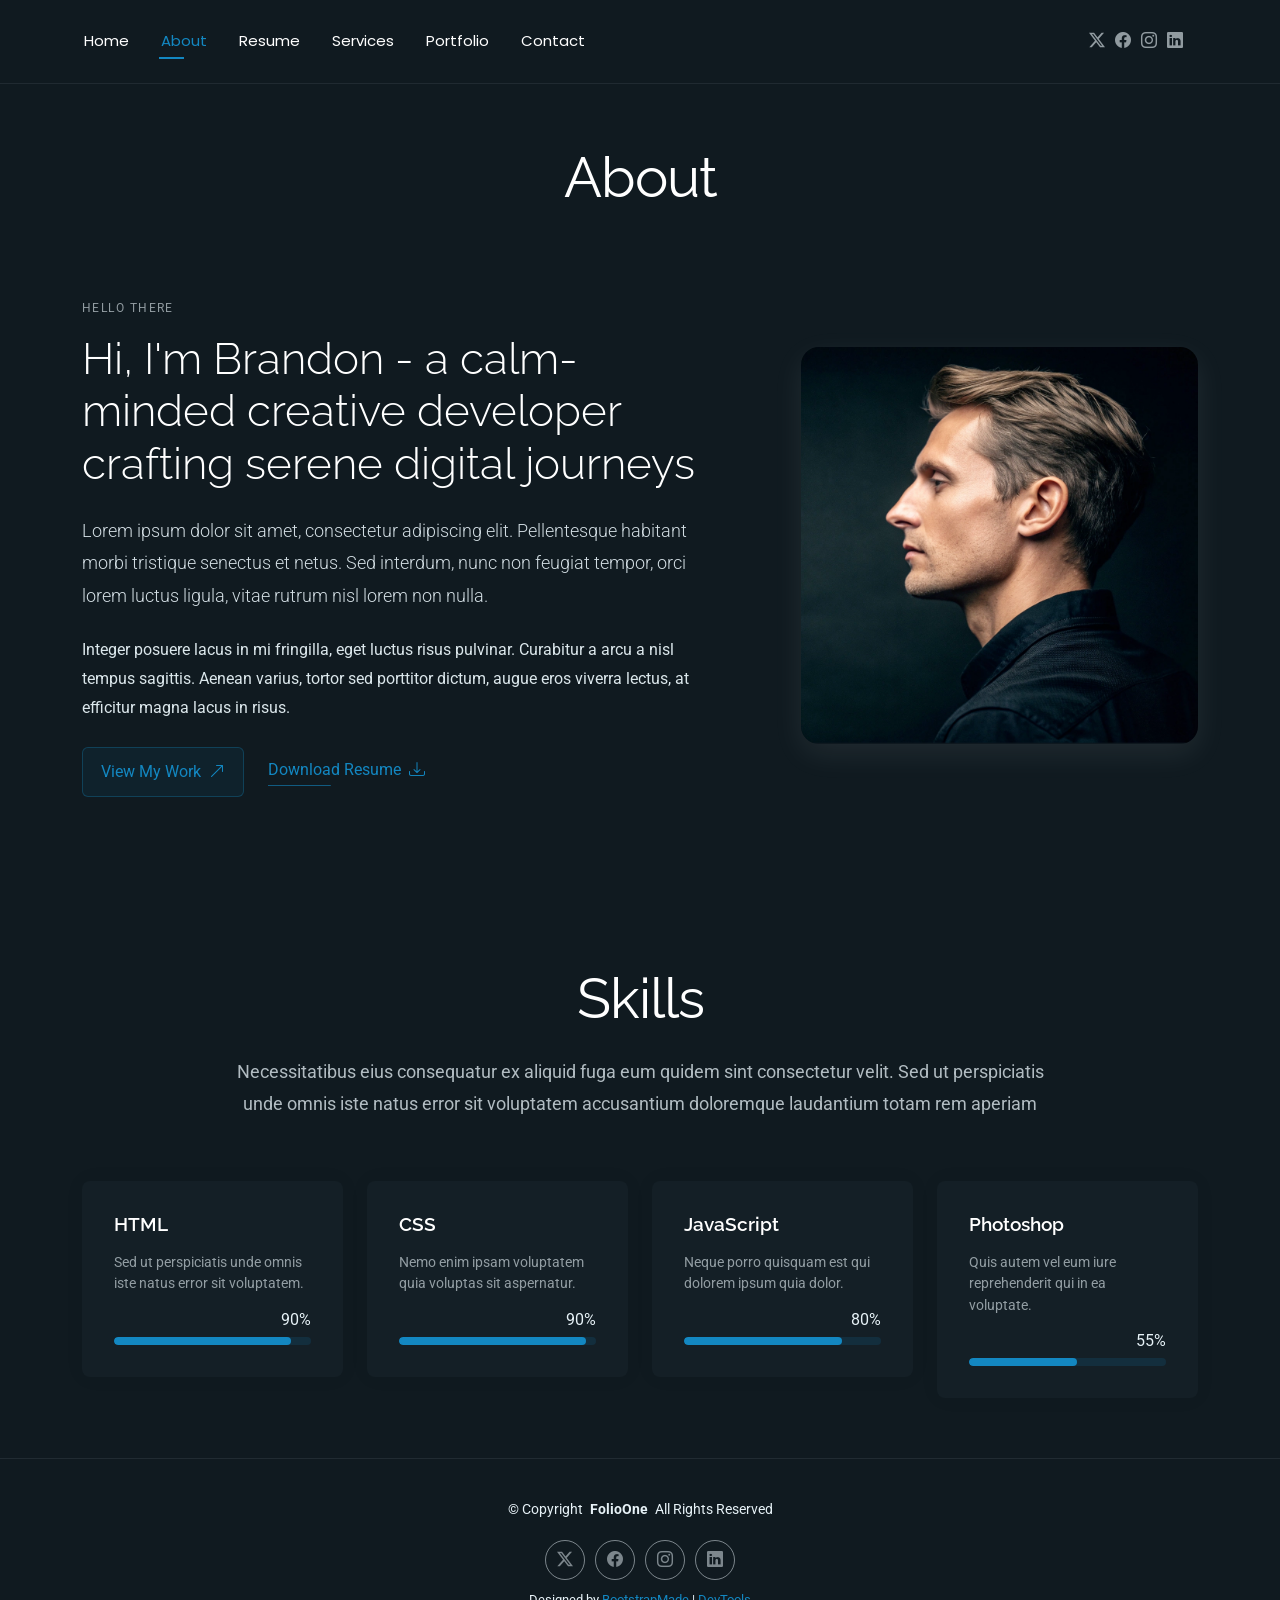
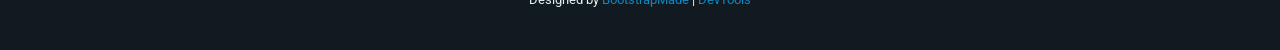
==== about.html @ 7e20195f "template" ====
<!DOCTYPE html>
<html lang="en">

<head>
  <meta charset="utf-8">
  <meta content="width=device-width, initial-scale=1.0" name="viewport">
  <title>About - FolioOne Bootstrap Template</title>
  <meta name="description" content="">
  <meta name="keywords" content="">

  <!-- Favicons -->
  <link href="assets/img/favicon.png" rel="icon">
  <link href="assets/img/apple-touch-icon.png" rel="apple-touch-icon">

  <!-- Fonts -->
  <link href="https://fonts.googleapis.com" rel="preconnect">
  <link href="https://fonts.gstatic.com" rel="preconnect" crossorigin>
  <link href="https://fonts.googleapis.com/css2?family=Roboto:ital,wght@0,100;0,300;0,400;0,500;0,700;0,900;1,100;1,300;1,400;1,500;1,700;1,900&family=Poppins:ital,wght@0,100;0,200;0,300;0,400;0,500;0,600;0,700;0,800;0,900;1,100;1,200;1,300;1,400;1,500;1,600;1,700;1,800;1,900&family=Raleway:ital,wght@0,100;0,200;0,300;0,400;0,500;0,600;0,700;0,800;0,900;1,100;1,200;1,300;1,400;1,500;1,600;1,700;1,800;1,900&display=swap" rel="stylesheet">

  <!-- Vendor CSS Files -->
  <link href="assets/vendor/bootstrap/css/bootstrap.min.css" rel="stylesheet">
  <link href="assets/vendor/bootstrap-icons/bootstrap-icons.css" rel="stylesheet">
  <link href="assets/vendor/aos/aos.css" rel="stylesheet">
  <link href="assets/vendor/swiper/swiper-bundle.min.css" rel="stylesheet">
  <link href="assets/vendor/glightbox/css/glightbox.min.css" rel="stylesheet">

  <!-- Main CSS File -->
  <link href="assets/css/main.css" rel="stylesheet">

  <!-- =======================================================
  * Template Name: FolioOne
  * Template URL: https://bootstrapmade.com/folioone-bootstrap-portfolio-website-template/
  * Updated: Aug 23 2025 with Bootstrap v5.3.7
  * Author: BootstrapMade.com
  * License: https://bootstrapmade.com/license/
  ======================================================== -->
</head>

<body class="about-page">

  <header id="header" class="header d-flex align-items-center light-background sticky-top">
    <div class="container position-relative d-flex align-items-center justify-content-between">

      <!-- <a href="index.html" class="logo d-flex align-items-center me-auto me-xl-0">
      <img src="assets/img/logo.webp" alt="">
      <h1 class="sitename">FolioOne</h1> 
    </a> -->

      <nav id="navmenu" class="navmenu">
        <ul>
          <li><a href="index.html">Home</a></li>
          <li><a href="about.html" class="active">About</a></li>
          <li><a href="resume.html">Resume</a></li>
          <li><a href="services.html">Services</a></li>
          <li><a href="portfolio.html">Portfolio</a></li>
          <li><a href="contact.html">Contact</a></li>
        </ul>
        <i class="mobile-nav-toggle d-xl-none bi bi-list"></i>
      </nav>

      <div class="header-social-links">
        <a href="#" class="twitter"><i class="bi bi-twitter-x"></i></a>
        <a href="#" class="facebook"><i class="bi bi-facebook"></i></a>
        <a href="#" class="instagram"><i class="bi bi-instagram"></i></a>
        <a href="#" class="linkedin"><i class="bi bi-linkedin"></i></a>
      </div>

    </div>
  </header>

  <main class="main">

    <!-- About Section -->
    <section id="about" class="about section">

      <!-- Section Title -->
      <div class="container section-title" data-aos="fade-up">
        <h2>About</h2>
      </div><!-- End Section Title -->

      <div class="container" data-aos="fade-up" data-aos-delay="100">

        <!-- Intro + Photo -->
        <div class="row align-items-center justify-content-between gy-5 mb-5">
          <div class="col-lg-7" data-aos="fade-right" data-aos-delay="150">
            <div class="intro-content">
              <span class="eyebrow">Hello there</span>
              <h2 class="headline">Hi, I'm Brandon - a calm-minded creative developer crafting serene digital journeys</h2>
              <p class="lead">
                Lorem ipsum dolor sit amet, consectetur adipiscing elit. Pellentesque habitant morbi tristique senectus et netus. Sed interdum, nunc non feugiat tempor, orci lorem luctus ligula, vitae rutrum nisl lorem non nulla.
              </p>
              <p>
                Integer posuere lacus in mi fringilla, eget luctus risus pulvinar. Curabitur a arcu a nisl tempus sagittis. Aenean varius, tortor sed porttitor dictum, augue eros viverra lectus, at efficitur magna lacus in risus.
              </p>

              <div class="cta-group">
                <a href="#portfolio" class="btn-ghost">
                  View My Work <i class="bi bi-arrow-up-right"></i>
                </a>
                <a href="#" class="link-underline">
                  Download Resume <i class="bi bi-download"></i>
                </a>
              </div>
            </div>
          </div>

          <div class="col-lg-5" data-aos="zoom-in" data-aos-delay="250">
            <figure class="profile-figure text-center text-lg-end">
              <img src="assets/img/profile/profile-square-11.webp" alt="Portrait of Alex" class="img-fluid profile-photo">
            </figure>
          </div>
        </div>
        <!-- End Intro + Photo -->
      </div>
    </section><!-- /About Section -->

    <!-- Skills Section -->
    <section id="skills" class="skills section">

      <!-- Section Title -->
      <div class="container section-title" data-aos="fade-up">
        <h2>Skills</h2>
        <p>Necessitatibus eius consequatur ex aliquid fuga eum quidem sint consectetur velit. Sed ut perspiciatis unde omnis iste natus error sit voluptatem accusantium doloremque laudantium totam rem aperiam</p>
      </div><!-- End Section Title -->

      <div class="container" data-aos="fade-up" data-aos-delay="100">

        <div class="row g-4 skills-animation">

          <div class="col-md-6 col-lg-3" data-aos="fade-up" data-aos-delay="100">
            <div class="skill-box">
              <h3>HTML</h3>
              <p>Sed ut perspiciatis unde omnis iste natus error sit voluptatem.</p>
              <span class="text-end d-block">90%</span>
              <div class="progress">
                <div class="progress-bar" role="progressbar" aria-valuenow="90" aria-valuemin="0" aria-valuemax="100"></div>
              </div>
            </div>
          </div>

          <div class="col-md-6 col-lg-3" data-aos="fade-up" data-aos-delay="200">
            <div class="skill-box">
              <h3>CSS</h3>
              <p>Nemo enim ipsam voluptatem quia voluptas sit aspernatur.</p>
              <span class="text-end d-block">90%</span>
              <div class="progress">
                <div class="progress-bar" role="progressbar" aria-valuenow="95" aria-valuemin="0" aria-valuemax="100"></div>
              </div>
            </div>
          </div>

          <div class="col-md-6 col-lg-3" data-aos="fade-up" data-aos-delay="300">
            <div class="skill-box">
              <h3>JavaScript</h3>
              <p>Neque porro quisquam est qui dolorem ipsum quia dolor.</p>
              <span class="text-end d-block">80%</span>
              <div class="progress">
                <div class="progress-bar" role="progressbar" aria-valuenow="80" aria-valuemin="0" aria-valuemax="100"></div>
              </div>
            </div>
          </div>

          <div class="col-md-6 col-lg-3" data-aos="fade-up" data-aos-delay="400">
            <div class="skill-box">
              <h3>Photoshop</h3>
              <p>Quis autem vel eum iure reprehenderit qui in ea voluptate.</p>
              <span class="text-end d-block">55%</span>
              <div class="progress">
                <div class="progress-bar" role="progressbar" aria-valuenow="55" aria-valuemin="0" aria-valuemax="100">
                </div>
              </div>
            </div>
          </div>

        </div>

      </div>

    </section><!-- /Skills Section -->
  </main>

  <footer id="footer" class="footer">

    <div class="container">
      <div class="copyright text-center ">
        <p>© <span>Copyright</span> <strong class="px-1 sitename">FolioOne</strong> <span>All Rights Reserved<br></span></p>
      </div>
      <div class="social-links d-flex justify-content-center">
        <a href=""><i class="bi bi-twitter-x"></i></a>
        <a href=""><i class="bi bi-facebook"></i></a>
        <a href=""><i class="bi bi-instagram"></i></a>
        <a href=""><i class="bi bi-linkedin"></i></a>
      </div>
      <div class="credits">
        <!-- All the links in the footer should remain intact. -->
        <!-- You can delete the links only if you've purchased the pro version. -->
        <!-- Licensing information: https://bootstrapmade.com/license/ -->
        <!-- Purchase the pro version with working PHP/AJAX contact form: [buy-url] -->
        Designed by <a href="https://bootstrapmade.com/">BootstrapMade</a> | <a href="https://bootstrapmade.com/tools/">DevTools</a>
      </div>
    </div>

  </footer>

  <!-- Scroll Top -->
  <a href="#" id="scroll-top" class="scroll-top d-flex align-items-center justify-content-center"><i class="bi bi-arrow-up-short"></i></a>

  <!-- Preloader -->
  <div id="preloader"></div>

  <!-- Vendor JS Files -->
  <script src="assets/vendor/bootstrap/js/bootstrap.bundle.min.js"></script>
  <script src="assets/vendor/php-email-form/validate.js"></script>
  <script src="assets/vendor/aos/aos.js"></script>
  <script src="assets/vendor/typed.js/typed.umd.js"></script>
  <script src="assets/vendor/waypoints/noframework.waypoints.js"></script>
  <script src="assets/vendor/purecounter/purecounter_vanilla.js"></script>
  <script src="assets/vendor/swiper/swiper-bundle.min.js"></script>
  <script src="assets/vendor/imagesloaded/imagesloaded.pkgd.min.js"></script>
  <script src="assets/vendor/isotope-layout/isotope.pkgd.min.js"></script>
  <script src="assets/vendor/glightbox/js/glightbox.min.js"></script>

  <!-- Main JS File -->
  <script src="assets/js/main.js"></script>

</body>

</html>
---- assets/css/main.css ----
/**
* Template Name: FolioOne
* Template URL: https://bootstrapmade.com/folioone-bootstrap-portfolio-website-template/
* Updated: Aug 23 2025 with Bootstrap v5.3.7
* Author: BootstrapMade.com
* License: https://bootstrapmade.com/license/
*/

/*--------------------------------------------------------------
# Font & Color Variables
# Help: https://bootstrapmade.com/color-system/
--------------------------------------------------------------*/
/* Fonts */
:root {
  --default-font: "Roboto",  system-ui, -apple-system, "Segoe UI", Roboto, "Helvetica Neue", Arial, "Noto Sans", "Liberation Sans", sans-serif, "Apple Color Emoji", "Segoe UI Emoji", "Segoe UI Symbol", "Noto Color Emoji";
  --heading-font: "Raleway",  sans-serif;
  --nav-font: "Poppins",  sans-serif;
}

/* Global Colors - The following color variables are used throughout the website. Updating them here will change the color scheme of the entire website */
:root { 
  --background-color: #101a20; /* Background color for the entire website, including individual sections */
  --default-color: #e7f2f7; /* Default color used for the majority of the text content across the entire website */
  --heading-color: #ffffff; /* Color for headings, subheadings and title throughout the website */
  --accent-color: #1387c1; /* Accent color that represents your brand on the website. It's used for buttons, links, and other elements that need to stand out */
  --surface-color: #141f26; /* The surface color is used as a background of boxed elements within sections, such as cards, icon boxes, or other elements that require a visual separation from the global background. */
  --contrast-color: #ffffff; /* Contrast color for text, ensuring readability against backgrounds of accent, heading, or default colors. */
}

/* Nav Menu Colors - The following color variables are used specifically for the navigation menu. They are separate from the global colors to allow for more customization options */
:root {
  --nav-color: #ffffff;  /* The default color of the main navmenu links */
  --nav-hover-color: #1387c1; /* Applied to main navmenu links when they are hovered over or active */
  --nav-mobile-background-color: #213642; /* Used as the background color for mobile navigation menu */
  --nav-dropdown-background-color: #051117; /* Used as the background color for dropdown items that appear when hovering over primary navigation items */
  --nav-dropdown-color: #e7f2f7; /* Used for navigation links of the dropdown items in the navigation menu. */
  --nav-dropdown-hover-color: #1387c1; /* Similar to --nav-hover-color, this color is applied to dropdown navigation links when they are hovered over. */
}

/* Color Presets - These classes override global colors when applied to any section or element, providing reuse of the sam color scheme. */

.light-background {
  --background-color: #142027;
  --surface-color: #325264;
}

.dark-background {
  --background-color: #0b1419;
  --default-color: #ffffff;
  --heading-color: #ffffff;
  --surface-color: #252525;
  --contrast-color: #ffffff;
}

/* Smooth scroll */
:root {
  scroll-behavior: smooth;
}

/*--------------------------------------------------------------
# General Styling & Shared Classes
--------------------------------------------------------------*/
body {
  color: var(--default-color);
  background-color: var(--background-color);
  font-family: var(--default-font);
}

a {
  color: var(--accent-color);
  text-decoration: none;
  transition: 0.3s;
}

a:hover {
  color: color-mix(in srgb, var(--accent-color), transparent 25%);
  text-decoration: none;
}

h1,
h2,
h3,
h4,
h5,
h6 {
  color: var(--heading-color);
  font-family: var(--heading-font);
}

/* PHP Email Form Messages
------------------------------*/
.php-email-form .error-message {
  display: none;
  background: #df1529;
  color: #ffffff;
  text-align: left;
  padding: 15px;
  margin-bottom: 24px;
  font-weight: 600;
}

.php-email-form .sent-message {
  display: none;
  color: #ffffff;
  background: #059652;
  text-align: center;
  padding: 15px;
  margin-bottom: 24px;
  font-weight: 600;
}

.php-email-form .loading {
  display: none;
  background: var(--surface-color);
  text-align: center;
  padding: 15px;
  margin-bottom: 24px;
}

.php-email-form .loading:before {
  content: "";
  display: inline-block;
  border-radius: 50%;
  width: 24px;
  height: 24px;
  margin: 0 10px -6px 0;
  border: 3px solid var(--accent-color);
  border-top-color: var(--surface-color);
  animation: php-email-form-loading 1s linear infinite;
}

@keyframes php-email-form-loading {
  0% {
    transform: rotate(0deg);
  }

  100% {
    transform: rotate(360deg);
  }
}

/*--------------------------------------------------------------
# Global Header
--------------------------------------------------------------*/
.header {
  --background-color: rgba(255, 255, 255, 0);
  color: var(--default-color);
  background-color: var(--background-color);
  padding: 15px 0;
  transition: all 0.5s;
  z-index: 997;
  border-bottom: 1px solid color-mix(in srgb, var(--default-color), transparent 92%);
}

.header .logo {
  line-height: 1;
}

.header .logo img {
  max-height: 36px;
  margin-right: 8px;
}

.header .logo h1 {
  font-size: 32px;
  margin: 0;
  font-weight: 400;
  color: var(--heading-color);
}

.header .header-social-links {
  padding-right: 15px;
}

.header .header-social-links a {
  color: color-mix(in srgb, var(--default-color), transparent 40%);
  padding-left: 6px;
  display: inline-block;
  transition: 0.3s;
  font-size: 16px;
}

.header .header-social-links a:hover {
  color: var(--default-color);
}

.header .header-social-links a i {
  line-height: 0px;
}

@media (max-width: 1200px) {
  .header .logo {
    order: 1;
  }

  .header .header-social-links {
    order: 2;
  }

  .header .navmenu {
    order: 3;
  }
}

/* Global Header on Scroll
------------------------------*/
.scrolled .header {
  --background-color: rgba(16, 26, 32, 0.9);
}

/*--------------------------------------------------------------
# Navigation Menu
--------------------------------------------------------------*/
/* Desktop Navigation */
@media (min-width: 1200px) {
  .navmenu {
    padding: 0;
  }

  .navmenu ul {
    margin: 0;
    padding: 0;
    display: flex;
    list-style: none;
    align-items: center;
  }

  .navmenu li {
    position: relative;
  }

  .navmenu>ul>li {
    white-space: nowrap;
    padding: 15px 28px 15px 0;
  }

  .navmenu>ul>li:last-child {
    padding-right: 0;
  }

  .navmenu a,
  .navmenu a:focus {
    color: var(--nav-color);
    font-size: 15px;
    padding: 0 2px;
    font-family: var(--nav-font);
    font-weight: 400;
    display: flex;
    align-items: center;
    justify-content: space-between;
    white-space: nowrap;
    transition: 0.3s;
    position: relative;
  }

  .navmenu a i,
  .navmenu a:focus i {
    font-size: 12px;
    line-height: 0;
    margin-left: 5px;
    transition: 0.3s;
  }

  .navmenu>ul>li>a:before {
    content: "";
    position: absolute;
    height: 2px;
    bottom: -6px;
    left: 0;
    background-color: var(--nav-hover-color);
    visibility: hidden;
    width: 0px;
    transition: all 0.3s ease-in-out 0s;
  }

  .navmenu a:hover:before,
  .navmenu li:hover>a:before,
  .navmenu .active:before {
    visibility: visible;
    width: 25px;
  }

  .navmenu li:hover>a,
  .navmenu .active,
  .navmenu .active:focus {
    color: var(--nav-hover-color);
  }

  .navmenu .dropdown ul {
    margin: 0;
    padding: 10px 0;
    background: var(--nav-dropdown-background-color);
    display: block;
    position: absolute;
    visibility: hidden;
    left: -5px;
    top: 130%;
    opacity: 0;
    transition: 0.3s;
    border-radius: 4px;
    z-index: 99;
    box-shadow: 0px 0px 30px rgba(0, 0, 0, 0.1);
  }

  .navmenu .dropdown ul li {
    min-width: 200px;
  }

  .navmenu .dropdown ul a {
    padding: 10px 20px;
    font-size: 15px;
    text-transform: none;
    color: var(--nav-dropdown-color);
  }

  .navmenu .dropdown ul a i {
    font-size: 12px;
  }

  .navmenu .dropdown ul a:hover,
  .navmenu .dropdown ul .active:hover,
  .navmenu .dropdown ul li:hover>a {
    color: var(--nav-dropdown-hover-color);
  }

  .navmenu .dropdown:hover>ul {
    opacity: 1;
    top: 100%;
    visibility: visible;
  }

  .navmenu .dropdown .dropdown ul {
    top: 0;
    left: -90%;
    visibility: hidden;
  }

  .navmenu .dropdown .dropdown:hover>ul {
    opacity: 1;
    top: 0;
    left: -100%;
    visibility: visible;
  }
}

/* Mobile Navigation */
@media (max-width: 1199px) {
  .mobile-nav-toggle {
    color: var(--nav-color);
    font-size: 28px;
    line-height: 0;
    margin-right: 10px;
    cursor: pointer;
    transition: color 0.3s;
  }

  .navmenu {
    padding: 0;
    z-index: 9997;
  }

  .navmenu ul {
    display: none;
    list-style: none;
    position: absolute;
    inset: 60px 20px 20px 20px;
    padding: 10px 0;
    margin: 0;
    border-radius: 6px;
    background-color: var(--nav-mobile-background-color);
    border: 1px solid color-mix(in srgb, var(--default-color), transparent 90%);
    box-shadow: none;
    overflow-y: auto;
    transition: 0.3s;
    z-index: 9998;
  }

  .navmenu a,
  .navmenu a:focus {
    color: var(--nav-dropdown-color);
    padding: 10px 20px;
    font-family: var(--nav-font);
    font-size: 17px;
    font-weight: 500;
    display: flex;
    align-items: center;
    justify-content: space-between;
    white-space: nowrap;
    transition: 0.3s;
  }

  .navmenu a i,
  .navmenu a:focus i {
    font-size: 12px;
    line-height: 0;
    margin-left: 5px;
    width: 30px;
    height: 30px;
    display: flex;
    align-items: center;
    justify-content: center;
    border-radius: 50%;
    transition: 0.3s;
    background-color: color-mix(in srgb, var(--accent-color), transparent 90%);
  }

  .navmenu a i:hover,
  .navmenu a:focus i:hover {
    background-color: var(--accent-color);
    color: var(--contrast-color);
  }

  .navmenu a:hover,
  .navmenu .active,
  .navmenu .active:focus {
    color: var(--nav-dropdown-hover-color);
  }

  .navmenu .active i,
  .navmenu .active:focus i {
    background-color: var(--accent-color);
    color: var(--contrast-color);
    transform: rotate(180deg);
  }

  .navmenu .dropdown ul {
    position: static;
    display: none;
    z-index: 99;
    padding: 10px 0;
    margin: 10px 20px;
    background-color: var(--nav-dropdown-background-color);
    transition: all 0.5s ease-in-out;
  }

  .navmenu .dropdown ul ul {
    background-color: rgba(33, 37, 41, 0.1);
  }

  .navmenu .dropdown>.dropdown-active {
    display: block;
    background-color: rgba(33, 37, 41, 0.03);
  }

  .mobile-nav-active {
    overflow: hidden;
  }

  .mobile-nav-active .mobile-nav-toggle {
    color: #fff;
    position: absolute;
    font-size: 32px;
    top: 15px;
    right: 15px;
    margin-right: 0;
    z-index: 9999;
  }

  .mobile-nav-active .navmenu {
    position: fixed;
    overflow: hidden;
    inset: 0;
    background: rgba(33, 37, 41, 0.8);
    transition: 0.3s;
  }

  .mobile-nav-active .navmenu>ul {
    display: block;
  }
}

/*--------------------------------------------------------------
# Global Footer
--------------------------------------------------------------*/
.footer {
  color: var(--default-color);
  background-color: var(--background-color);
  font-size: 14px;
  padding: 40px 0;
  position: relative;
  border-top: 1px solid color-mix(in srgb, var(--default-color), transparent 92%);
}

.footer .copyright p {
  margin-bottom: 0;
}

.footer .social-links {
  margin-top: 20px;
}

.footer .social-links a {
  display: flex;
  align-items: center;
  justify-content: center;
  width: 40px;
  height: 40px;
  border-radius: 50%;
  border: 1px solid color-mix(in srgb, var(--default-color), transparent 50%);
  font-size: 16px;
  color: color-mix(in srgb, var(--default-color), transparent 50%);
  margin: 0 5px;
  transition: 0.3s;
}

.footer .social-links a:hover {
  color: var(--accent-color);
  border-color: var(--accent-color);
}

.footer .credits {
  margin-top: 10px;
  font-size: 13px;
  text-align: center;
}

/*--------------------------------------------------------------
# Preloader
--------------------------------------------------------------*/
#preloader {
  position: fixed;
  inset: 0;
  z-index: 9999;
  overflow: hidden;
  background-color: var(--background-color);
  transition: all 0.6s ease-out;
  width: 100%;
  height: 100vh;
}

#preloader:before,
#preloader:after {
  content: "";
  position: absolute;
  border: 4px solid var(--accent-color);
  border-radius: 50%;
  animation: animate-preloader 2s cubic-bezier(0, 0.2, 0.8, 1) infinite;
}

#preloader:after {
  animation-delay: -0.5s;
}

@keyframes animate-preloader {
  0% {
    width: 10px;
    height: 10px;
    top: calc(50% - 5px);
    left: calc(50% - 5px);
    opacity: 1;
  }

  100% {
    width: 72px;
    height: 72px;
    top: calc(50% - 36px);
    left: calc(50% - 36px);
    opacity: 0;
  }
}

/*--------------------------------------------------------------
# Scroll Top Button
--------------------------------------------------------------*/
.scroll-top {
  position: fixed;
  visibility: hidden;
  opacity: 0;
  right: 15px;
  bottom: -15px;
  z-index: 99999;
  background-color: var(--accent-color);
  width: 44px;
  height: 44px;
  border-radius: 50px;
  transition: all 0.4s;
}

.scroll-top i {
  font-size: 24px;
  color: var(--contrast-color);
  line-height: 0;
}

.scroll-top:hover {
  background-color: color-mix(in srgb, var(--accent-color), transparent 20%);
  color: var(--contrast-color);
}

.scroll-top.active {
  visibility: visible;
  opacity: 1;
  bottom: 15px;
}

/*--------------------------------------------------------------
# Disable aos animation delay on mobile devices
--------------------------------------------------------------*/
@media screen and (max-width: 768px) {
  [data-aos-delay] {
    transition-delay: 0 !important;
  }
}

/*--------------------------------------------------------------
# Global Page Titles & Breadcrumbs
--------------------------------------------------------------*/
.page-title {
  color: var(--default-color);
  background-color: var(--background-color);
  position: relative;
}

.page-title .heading {
  padding: 80px 0;
  border-top: 1px solid color-mix(in srgb, var(--default-color), transparent 90%);
}

.page-title .heading h1 {
  font-size: 38px;
  font-weight: 700;
}

.page-title nav {
  background-color: color-mix(in srgb, var(--default-color), transparent 96%);
  padding: 20px 0;
}

.page-title nav ol {
  display: flex;
  flex-wrap: wrap;
  list-style: none;
  padding: 0;
  margin: 0;
  font-size: 16px;
  font-weight: 400;
}

.page-title nav ol li+li {
  padding-left: 10px;
}

.page-title nav ol li+li::before {
  content: "/";
  display: inline-block;
  padding-right: 10px;
  color: color-mix(in srgb, var(--default-color), transparent 70%);
}

/*--------------------------------------------------------------
# Global Sections
--------------------------------------------------------------*/
section,
.section {
  color: var(--default-color);
  background-color: var(--background-color);
  padding: 60px 0;
  scroll-margin-top: 100px;
  overflow: clip;
}

@media (max-width: 1199px) {

  section,
  .section {
    scroll-margin-top: 66px;
  }
}

/*--------------------------------------------------------------
# Global Section Titles
--------------------------------------------------------------*/
.section-title {
  text-align: center;
  padding-bottom: 60px;
  position: relative;
}

.section-title h2 {
  font-size: 3.5rem;
  font-weight: 400;
  line-height: 1.2;
  color: var(--heading-color);
  margin-bottom: 1.5rem;
  letter-spacing: -1px;
}

@media (max-width: 768px) {
  .section-title h2 {
    font-size: 2.5rem;
  }
}

.section-title p {
  font-size: 1.125rem;
  line-height: 1.8;
  color: color-mix(in srgb, var(--default-color), transparent 25%);
  max-width: 900px;
  margin: 0 auto;
  text-wrap: balance;
}

/*--------------------------------------------------------------
# Hero Section
--------------------------------------------------------------*/
.hero {
  padding: 80px 0;
  min-height: 100vh;
  display: flex;
  align-items: center;
}

.hero .hero-content h1 {
  font-size: 3.5rem;
  font-weight: 700;
  margin-bottom: 1rem;
  line-height: 1.2;
}

.hero .hero-content h1 .highlight {
  color: var(--accent-color);
  position: relative;
}

.hero .hero-content h1 .highlight::after {
  content: "";
  position: absolute;
  bottom: 0;
  left: 0;
  width: 100%;
  height: 3px;
  background: linear-gradient(90deg, var(--accent-color), color-mix(in srgb, var(--accent-color), transparent 50%));
  border-radius: 2px;
}

@media (max-width: 768px) {
  .hero .hero-content h1 {
    font-size: 2.5rem;
  }
}

.hero .hero-content h2 {
  font-size: 1.5rem;
  font-weight: 400;
  margin-bottom: 2rem;
  color: color-mix(in srgb, var(--default-color), transparent 20%);
}

.hero .hero-content h2 .typed {
  color: var(--accent-color);
  font-weight: 600;
}

@media (max-width: 768px) {
  .hero .hero-content h2 {
    font-size: 1.25rem;
  }
}

.hero .hero-content p {
  font-size: 1.1rem;
  line-height: 1.6;
  margin-bottom: 2.5rem;
  color: color-mix(in srgb, var(--default-color), transparent 30%);
}

.hero .hero-actions {
  display: flex;
  gap: 1rem;
  margin-bottom: 3rem;
}

.hero .hero-actions .btn {
  padding: 12px 30px;
  border-radius: 50px;
  font-weight: 600;
  text-decoration: none;
  transition: all 0.3s ease;
  border: 2px solid;
}

.hero .hero-actions .btn.btn-primary {
  background: var(--accent-color);
  color: var(--contrast-color);
  border-color: var(--accent-color);
}

.hero .hero-actions .btn.btn-primary:hover {
  background: color-mix(in srgb, var(--accent-color), black 15%);
  border-color: color-mix(in srgb, var(--accent-color), black 15%);
  transform: translateY(-2px);
}

.hero .hero-actions .btn.btn-outline {
  background: transparent;
  color: var(--accent-color);
  border-color: var(--accent-color);
}

.hero .hero-actions .btn.btn-outline:hover {
  transform: translateY(-2px);
}

@media (max-width: 576px) {
  .hero .hero-actions {
    flex-direction: column;
  }

  .hero .hero-actions .btn {
    text-align: center;
  }
}

.hero .social-links {
  display: flex;
  gap: 1rem;
}

.hero .social-links a {
  width: 45px;
  height: 45px;
  background: var(--surface-color);
  border-radius: 50%;
  display: flex;
  align-items: center;
  justify-content: center;
  color: var(--default-color);
  font-size: 1.2rem;
  transition: all 0.3s ease;
}

.hero .social-links a:hover {
  background: var(--accent-color);
  color: var(--contrast-color);
  transform: translateY(-3px);
  box-shadow: 0 8px 25px color-mix(in srgb, var(--accent-color), transparent 70%);
}

.hero .hero-image {
  position: relative;
}

.hero .hero-image .image-wrapper {
  position: relative;
  max-width: 450px;
  margin: 0 auto;
}

.hero .hero-image .image-wrapper img {
  border-radius: 20px;
  box-shadow: 0 5px 15px color-mix(in srgb, var(--default-color), transparent 95%);
  transition: transform 0.3s ease;
}

.hero .hero-image .image-wrapper img:hover {
  transform: scale(1.02);
}

.hero .hero-image .floating-elements {
  position: absolute;
  top: 0;
  left: 0;
  right: 0;
  bottom: 0;
  pointer-events: none;
}

.hero .hero-image .floating-elements .floating-card {
  position: absolute;
  background: var(--surface-color);
  padding: 15px 20px;
  border-radius: 15px;
  box-shadow: 0 10px 30px color-mix(in srgb, var(--default-color), transparent 90%);
  display: flex;
  align-items: center;
  gap: 10px;
  font-weight: 600;
  animation: float 3s ease-in-out infinite;
}

.hero .hero-image .floating-elements .floating-card i {
  font-size: 1.5rem;
  color: var(--accent-color);
}

.hero .hero-image .floating-elements .floating-card.design {
  top: 10%;
  right: -10%;
  animation-delay: 0s;
}

.hero .hero-image .floating-elements .floating-card.code {
  bottom: 30%;
  left: -15%;
  animation-delay: 1s;
}

.hero .hero-image .floating-elements .floating-card.creativity {
  top: 60%;
  right: -5%;
  animation-delay: 2s;
}

@media (max-width: 992px) {
  .hero .hero-image .floating-elements .floating-card {
    display: none;
  }
}

@keyframes float {

  0%,
  100% {
    transform: translateY(0px);
  }

  50% {
    transform: translateY(-10px);
  }
}

@media (max-width: 992px) {
  .hero .hero-content {
    text-align: center;
    margin-bottom: 3rem;
  }
}

/*--------------------------------------------------------------
# About Section
--------------------------------------------------------------*/
.about .intro-content .eyebrow {
  display: inline-block;
  letter-spacing: 0.12em;
  text-transform: uppercase;
  font-size: 12px;
  color: color-mix(in srgb, var(--default-color), transparent 40%);
  margin-bottom: 16px;
}

.about .intro-content .headline {
  font-family: var(--heading-font);
  font-weight: 300;
  line-height: 1.2;
  font-size: clamp(28px, 4vw, 44px);
  margin: 0 0 24px 0;
}

.about .intro-content .lead {
  font-size: 18px;
  line-height: 1.8;
  color: color-mix(in srgb, var(--default-color), transparent 10%);
  margin-bottom: 24px;
}

.about .intro-content p {
  line-height: 1.8;
  margin-bottom: 24px;
  color: color-mix(in srgb, var(--default-color), transparent 5%);
}

.about .intro-content .cta-group {
  display: flex;
  gap: 24px;
  align-items: center;
  margin-top: 24px;
}

.about .intro-content .cta-group .btn-ghost {
  display: inline-flex;
  align-items: center;
  gap: 8px;
  padding: 12px 18px;
  border-radius: 6px;
  color: var(--accent-color);
  background: color-mix(in srgb, var(--accent-color), transparent 92%);
  border: 1px solid color-mix(in srgb, var(--accent-color), transparent 70%);
  transition: 0.3s ease-in-out;
}

.about .intro-content .cta-group .btn-ghost:hover,
.about .intro-content .cta-group .btn-ghost:focus {
  color: var(--contrast-color);
  background: var(--accent-color);
  border-color: var(--accent-color);
  outline: none;
  box-shadow: 0 0 0 3px color-mix(in srgb, var(--accent-color), transparent 70%);
}

.about .intro-content .cta-group .link-underline {
  display: inline-flex;
  align-items: center;
  gap: 8px;
  position: relative;
  color: var(--accent-color);
  padding-bottom: 4px;
  transition: 0.3s ease-in-out;
}

.about .intro-content .cta-group .link-underline::after {
  content: "";
  position: absolute;
  left: 0;
  right: 0;
  bottom: 0;
  height: 1px;
  background: color-mix(in srgb, var(--accent-color), transparent 40%);
  transform: scaleX(0.4);
  transform-origin: left;
  transition: 0.3s ease-in-out;
}

.about .intro-content .cta-group .link-underline:hover,
.about .intro-content .cta-group .link-underline:focus {
  color: color-mix(in srgb, var(--accent-color), transparent 10%);
  outline: none;
}

.about .intro-content .cta-group .link-underline:hover::after,
.about .intro-content .cta-group .link-underline:focus::after {
  transform: scaleX(1);
}

.about .profile-figure {
  margin: 0;
}

.about .profile-figure .profile-photo {
  width: 88%;
  max-width: 440px;
  border-radius: 18px;
  box-shadow: 0 10px 30px color-mix(in srgb, var(--default-color), transparent 92%);
  transform: translateY(0);
  transition: transform 0.3s ease-in-out;
}

.about .profile-figure .profile-caption {
  margin-top: 24px;
  display: flex;
  align-items: center;
  justify-content: center;
}

.about .profile-figure .profile-caption .meta {
  font-size: 14px;
  color: color-mix(in srgb, var(--default-color), transparent 20%);
}

.about .profile-figure .profile-caption .meta .funfact {
  font-size: 13px;
  margin-top: 4px;
  color: color-mix(in srgb, var(--default-color), transparent 35%);
}

.about .profile-figure:hover .profile-photo {
  transform: translateY(-4px);
}

.about .skill-item {
  padding: 24px;
  border-radius: 6px;
  transition: 0.3s ease-in-out;
  background: color-mix(in srgb, var(--surface-color), var(--accent-color) 2%);
  border: 1px solid color-mix(in srgb, var(--default-color), transparent 88%);
  height: 100%;
}

.about .skill-item i {
  font-size: 24px;
  color: var(--accent-color);
  margin-bottom: 16px;
  display: inline-block;
}

.about .skill-item h3 {
  font-size: 16px;
  margin-bottom: 6px;
  font-weight: 500;
}

.about .skill-item p {
  margin: 0;
  font-size: 14px;
  color: color-mix(in srgb, var(--default-color), transparent 25%);
}

.about .skill-item:hover {
  transform: translateY(-3px);
  border-color: color-mix(in srgb, var(--accent-color), transparent 60%);
  box-shadow: 0 10px 30px color-mix(in srgb, var(--default-color), transparent 92%);
}

.about .timeline-item {
  position: relative;
  padding-left: 26px;
}

.about .timeline-item time {
  display: inline-block;
  font-size: 12px;
  letter-spacing: 0.08em;
  text-transform: uppercase;
  color: color-mix(in srgb, var(--default-color), transparent 45%);
  margin-bottom: 6px;
}

.about .timeline-item h4 {
  font-size: 18px;
  font-weight: 400;
  margin: 0 0 6px;
}

.about .timeline-item p {
  font-size: 14px;
  color: color-mix(in srgb, var(--default-color), transparent 25%);
  margin: 0;
}

.about .timeline-item .dot {
  position: absolute;
  left: 0;
  top: 4px;
  width: 10px;
  height: 10px;
  border-radius: 50%;
  background: var(--accent-color);
  box-shadow: 0 0 0 6px color-mix(in srgb, var(--accent-color), transparent 80%);
}

.about .personal-quote {
  padding: 24px 0;
}

.about .personal-quote p {
  font-family: var(--heading-font);
  font-weight: 300;
  font-size: clamp(20px, 3vw, 28px);
  line-height: 1.5;
  color: color-mix(in srgb, var(--default-color), transparent 5%);
  margin: 0 auto;
  max-width: 800px;
}

.about .fact-pill {
  display: flex;
  align-items: center;
  justify-content: center;
  gap: 10px;
  padding: 10px 14px;
  border-radius: 999px;
  border: 1px solid color-mix(in srgb, var(--default-color), transparent 85%);
  background: var(--surface-color);
  color: color-mix(in srgb, var(--default-color), transparent 10%);
  transition: 0.3s ease-in-out;
}

.about .fact-pill i {
  color: var(--accent-color);
}

.about .fact-pill span {
  font-size: 14px;
}

.about .fact-pill:hover {
  transform: translateY(-2px);
  border-color: color-mix(in srgb, var(--accent-color), transparent 60%);
  box-shadow: 0 10px 30px color-mix(in srgb, var(--default-color), transparent 92%);
}

.about .fact-pill:focus-within {
  box-shadow: 0 0 0 3px color-mix(in srgb, var(--accent-color), transparent 70%);
}

@media (max-width: 992px) {
  .about .profile-figure {
    text-align: center !important;
  }

  .about .profile-figure .profile-photo {
    width: 72%;
  }

  .about .intro-content .cta-group {
    flex-wrap: wrap;
  }
}

@media (max-width: 576px) {
  .about .profile-figure .profile-photo {
    width: 100%;
  }
}

/*--------------------------------------------------------------
# Skills Section
--------------------------------------------------------------*/
.skills .skill-box {
  background-color: var(--surface-color);
  padding: 2rem;
  border-radius: 8px;
  box-shadow: 0 0 20px rgba(0, 0, 0, 0.05);
}

.skills .skill-box h3 {
  font-size: 1.2rem;
  margin-bottom: 1rem;
  font-weight: 600;
}

.skills .skill-box p {
  font-size: 0.9rem;
  margin-bottom: 0.8rem;
  opacity: 0.6;
}

.skills .skill-box .progress {
  background-color: color-mix(in srgb, var(--accent-color), transparent 85%);
  border-radius: 50px;
  height: 8px;
  margin-top: 5px;
  overflow: hidden;
}

.skills .skill-box .progress .progress-bar {
  background-color: var(--accent-color);
  height: 100%;
  position: relative;
  border-radius: 50px;
  transition: 0.9s;
  width: 1px;
}

/*--------------------------------------------------------------
# Stats Section
--------------------------------------------------------------*/
.stats .avatars {
  position: relative;
}

.stats .avatars img {
  width: 60px;
  height: 60px;
  border: 3px solid var(--accent-color);
  margin-right: -15px;
  transition: transform 0.3s ease;
}

.stats .avatars img:hover {
  transform: translateY(-5px);
  z-index: 2;
}

.stats .counters h2 {
  color: var(--heading-color);
  font-size: 48px;
  font-weight: 700;
  margin-bottom: 10px;
}

.stats .counters h2 span {
  display: inline-block;
}

.stats .counters p {
  color: var(--default-color);
  font-size: 18px;
  margin: 0;
  opacity: 0.9;
}

@media (max-width: 991px) {
  .stats .row {
    text-align: center;
  }

  .stats .avatars {
    justify-content: center;
    margin-bottom: 40px;
  }

  .stats .counters h2 {
    font-size: 36px;
  }

  .stats .counters p {
    font-size: 16px;
  }

  .stats .counters .col-md-4 {
    margin-bottom: 30px;
  }

  .stats .counters .col-md-4:last-child {
    margin-bottom: 0;
  }
}

@media (max-width: 576px) {
  .stats {
    padding: 60px 0;
  }

  .stats .avatars {
    flex-wrap: wrap;
    justify-content: center;
  }

  .stats .avatars img {
    margin: 0 -8px;
  }
}

/*--------------------------------------------------------------
# Testimonials Section
--------------------------------------------------------------*/
.testimonials .testimonials-carousel,
.testimonials .testimonials-slider {
  overflow: hidden;
}

.testimonials .testimonial-item .testimonial-content {
  border-left: 3px solid var(--accent-color);
  padding-left: 30px;
}

.testimonials .testimonial-item .testimonial-img {
  border-radius: 50%;
  border: 4px solid var(--background-color);
  margin: 0 auto;
}

.testimonials .testimonial-item h3 {
  font-size: 20px;
  font-weight: bold;
  margin: 10px 0 5px 0;
}

.testimonials .testimonial-item h4 {
  font-size: 14px;
  color: color-mix(in srgb, var(--default-color), transparent 40%);
  margin: 0 0 10px 0;
}

.testimonials .testimonial-item .stars i {
  color: #ffc107;
  margin: 0 1px;
}

.testimonials .testimonial-item .quote-icon-left,
.testimonials .testimonial-item .quote-icon-right {
  color: color-mix(in srgb, var(--accent-color), transparent 50%);
  font-size: 26px;
  line-height: 0;
}

.testimonials .testimonial-item .quote-icon-left {
  display: inline-block;
  left: -5px;
  position: relative;
}

.testimonials .testimonial-item .quote-icon-right {
  display: inline-block;
  right: -5px;
  position: relative;
  top: 10px;
  transform: scale(-1, -1);
}

.testimonials .testimonial-item p {
  font-style: italic;
}

.testimonials .swiper-wrapper {
  height: auto;
}

.testimonials .swiper-pagination {
  margin-top: 30px;
  position: relative;
}

.testimonials .swiper-pagination .swiper-pagination-bullet {
  width: 12px;
  height: 12px;
  background-color: color-mix(in srgb, var(--default-color), transparent 85%);
  opacity: 1;
}

.testimonials .swiper-pagination .swiper-pagination-bullet-active {
  background-color: var(--accent-color);
}

/*--------------------------------------------------------------
# Resume Section
--------------------------------------------------------------*/
.resume .resume-item {
  margin-bottom: 3rem;
}

.resume .resume-item .resume-title {
  font-size: 1.75rem;
  font-weight: 700;
  margin-bottom: 1.5rem;
  padding-bottom: 1.5rem;
  position: relative;
  color: var(--heading-color);
}

.resume .resume-item .resume-title::after {
  content: "";
  position: absolute;
  display: block;
  width: 50px;
  height: 3px;
  background: var(--accent-color);
  bottom: 0;
  left: 0;
}

.resume .resume-item .resume-content {
  padding-left: 1.25rem;
  border-left: 2px solid color-mix(in srgb, var(--accent-color), transparent 85%);
}

.resume .resume-item article {
  position: relative;
  margin-bottom: 2.5rem;
}

.resume .resume-item article::before {
  content: "";
  position: absolute;
  width: 16px;
  height: 16px;
  border-radius: 50%;
  left: -1.8rem;
  top: 0.25rem;
  background: var(--background-color);
  border: 2px solid var(--accent-color);
}

.resume .resume-item article h4 {
  font-size: 1.25rem;
  font-weight: 600;
  margin-bottom: 0.5rem;
  color: var(--heading-color);
}

.resume .resume-item article h5 {
  font-size: 1rem;
  background: color-mix(in srgb, var(--accent-color), transparent 92%);
  padding: 0.375rem 0.75rem;
  display: inline-block;
  font-weight: 600;
  margin: 0.5rem 0;
  color: var(--accent-color);
  border-radius: 4px;
}

.resume .resume-item article .institution,
.resume .resume-item article .company {
  font-size: 1rem;
  margin-bottom: 1rem;
  color: color-mix(in srgb, var(--default-color), transparent 25%);
}

.resume .resume-item article p {
  margin-bottom: 1rem;
}

.resume .resume-item article ul {
  padding-left: 1.25rem;
  margin-bottom: 0;
}

.resume .resume-item article ul li {
  padding-bottom: 0.75rem;
  position: relative;
}

.resume .resume-item article ul li:last-child {
  padding-bottom: 0;
}

.resume .skill-item {
  margin-bottom: 2rem;
}

.resume .skill-item h4 {
  font-size: 1rem;
  font-weight: 600;
  margin-bottom: 0.75rem;
  color: var(--heading-color);
}

.resume .skill-item .progress {
  height: 0.75rem;
  background-color: color-mix(in srgb, var(--accent-color), transparent 92%);
  border-radius: 1rem;
  overflow: visible;
}

.resume .skill-item .progress .progress-bar {
  background-color: var(--accent-color);
  position: relative;
  border-radius: 1rem;
  width: 0;
  transition: width 1s ease;
}

.resume .skill-item .progress .progress-bar::after {
  content: attr(aria-valuenow) "%";
  position: absolute;
  right: 0;
  top: -1.75rem;
  font-size: 0.875rem;
  font-weight: 600;
  color: var(--accent-color);
}

@media (max-width: 991.98px) {
  .resume .resume-item {
    margin-bottom: 2rem;
  }
}

@media (max-width: 767.98px) {
  .resume .resume-content {
    padding-left: 1rem !important;
  }

  .resume article::before {
    left: -2rem !important;
  }
}

/*--------------------------------------------------------------
# Services Section
--------------------------------------------------------------*/
.services .service-item {
  display: flex;
  background-color: var(--surface-color);
  border-radius: 12px;
  padding: 2rem;
  height: 100%;
  position: relative;
  overflow: hidden;
  box-shadow: 0 5px 20px rgba(0, 0, 0, 0.03);
  transition: all 0.4s ease;
}

.services .service-item::before {
  content: "";
  position: absolute;
  left: 0;
  top: 0;
  height: 100%;
  width: 4px;
  background-color: var(--accent-color);
  transform: scaleY(0);
  transform-origin: bottom;
  transition: transform 0.4s cubic-bezier(0.65, 0, 0.35, 1);
}

.services .service-item:hover {
  box-shadow: 0 10px 30px rgba(0, 0, 0, 0.08);
  transform: translateY(-5px);
}

.services .service-item:hover::before {
  transform: scaleY(1);
}

.services .service-item:hover .service-icon {
  background-color: var(--accent-color);
  color: var(--contrast-color);
  transform: rotateY(180deg);
}

.services .service-item:hover .service-icon i {
  transform: rotateY(180deg);
}

.services .service-item:hover .service-link i {
  transform: translateX(5px);
}

.services .service-icon {
  flex-shrink: 0;
  width: 70px;
  height: 70px;
  border-radius: 12px;
  background-color: color-mix(in srgb, var(--accent-color), transparent 90%);
  color: var(--accent-color);
  display: flex;
  align-items: center;
  justify-content: center;
  margin-right: 1.5rem;
  transition: all 0.5s ease;
}

.services .service-icon i {
  font-size: 2rem;
  transition: transform 0.5s ease;
}

.services .service-content {
  flex-grow: 1;
}

.services .service-content h3 {
  font-size: 1.4rem;
  margin-bottom: 1rem;
  font-weight: 700;
  color: var(--heading-color);
}

.services .service-content p {
  margin-bottom: 1.25rem;
  color: color-mix(in srgb, var(--default-color), transparent 20%);
}

.services .service-link {
  display: inline-flex;
  align-items: center;
  color: var(--accent-color);
  font-weight: 600;
  text-decoration: none;
  transition: color 0.3s ease;
}

.services .service-link span {
  margin-right: 0.5rem;
}

.services .service-link i {
  transition: transform 0.3s ease;
}

.services .service-link:hover {
  color: color-mix(in srgb, var(--accent-color), transparent 25%);
}

@media (max-width: 767.98px) {
  .services .service-item {
    padding: 1.5rem;
    margin-bottom: 1rem;
  }

  .services .service-icon {
    width: 60px;
    height: 60px;
    margin-right: 1rem;
  }

  .services .service-icon i {
    font-size: 1.5rem;
  }

  .services .service-content h3 {
    font-size: 1.2rem;
    margin-bottom: 0.75rem;
  }

  .services .service-content p {
    margin-bottom: 1rem;
    font-size: 0.95rem;
  }
}

@media (max-width: 575.98px) {
  .services .service-item {
    flex-direction: column;
    text-align: center;
  }

  .services .service-item::before {
    width: 100%;
    height: 4px;
    transform: scaleX(0);
    transform-origin: left;
  }

  .services .service-item:hover::before {
    transform: scaleX(1);
  }

  .services .service-icon {
    margin-right: 0;
    margin-bottom: 1.25rem;
  }

  .services .service-link {
    justify-content: center;
  }
}

/*--------------------------------------------------------------
# Service Details Section
--------------------------------------------------------------*/
.service-details .service-hero {
  margin-bottom: 4rem;
}

.service-details .service-hero .service-meta {
  display: flex;
  align-items: center;
  gap: 1rem;
  margin-bottom: 1.5rem;
}

.service-details .service-hero .service-meta .service-category {
  background: color-mix(in srgb, var(--accent-color), transparent 85%);
  color: var(--accent-color);
  padding: 0.5rem 1rem;
  border-radius: 20px;
  font-size: 0.85rem;
  font-weight: 500;
  letter-spacing: 0.5px;
}

.service-details .service-hero .service-meta .reading-time {
  color: color-mix(in srgb, var(--default-color), transparent 50%);
  font-size: 0.9rem;
  font-weight: 300;
}

.service-details .service-hero h1 {
  font-size: 3.5rem;
  font-weight: 300;
  line-height: 1.2;
  margin-bottom: 1.5rem;
  color: var(--heading-color);
  letter-spacing: -0.02em;
}

.service-details .service-hero .service-description {
  font-size: 1.25rem;
  line-height: 1.7;
  color: color-mix(in srgb, var(--default-color), transparent 25%);
  font-weight: 300;
  margin: 0;
}

.service-details .service-visual {
  margin-bottom: 4rem;
  overflow: hidden;
  border-radius: 4px;
}

.service-details .service-visual img {
  width: 100%;
  height: 400px;
  object-fit: cover;
  transition: transform 0.5s ease;
}

.service-details .service-visual img:hover {
  transform: scale(1.02);
}

.service-details .service-narrative {
  margin-bottom: 5rem;
}

.service-details .service-narrative h3 {
  font-size: 2rem;
  font-weight: 300;
  margin-bottom: 2rem;
  color: var(--heading-color);
  letter-spacing: -0.01em;
}

.service-details .service-narrative p {
  font-size: 1.1rem;
  line-height: 1.8;
  margin-bottom: 2rem;
  color: var(--default-color);
  font-weight: 300;
}

.service-details .benefits-grid {
  display: grid;
  grid-template-columns: repeat(auto-fit, minmax(280px, 1fr));
  gap: 2.5rem;
  margin-top: 3rem;
}

.service-details .benefits-grid .benefit-card {
  text-align: center;
  padding: 0;
}

.service-details .benefits-grid .benefit-card .benefit-icon {
  width: 60px;
  height: 60px;
  background: color-mix(in srgb, var(--accent-color), transparent 90%);
  border-radius: 50%;
  display: flex;
  align-items: center;
  justify-content: center;
  margin: 0 auto 1.5rem;
  transition: all 0.3s ease;
}

.service-details .benefits-grid .benefit-card .benefit-icon i {
  font-size: 1.5rem;
  color: var(--accent-color);
}

.service-details .benefits-grid .benefit-card:hover .benefit-icon {
  background: var(--accent-color);
  transform: translateY(-2px);
}

.service-details .benefits-grid .benefit-card:hover .benefit-icon i {
  color: var(--contrast-color);
}

.service-details .benefits-grid .benefit-card h4 {
  font-size: 1.2rem;
  font-weight: 400;
  margin-bottom: 1rem;
  color: var(--heading-color);
}

.service-details .benefits-grid .benefit-card p {
  font-size: 1rem;
  line-height: 1.6;
  color: color-mix(in srgb, var(--default-color), transparent 30%);
  margin: 0;
}

.service-details .timeline-section {
  margin-bottom: 4rem;
}

.service-details .timeline-section h3 {
  font-size: 2rem;
  font-weight: 300;
  margin-bottom: 3rem;
  color: var(--heading-color);
  letter-spacing: -0.01em;
}

.service-details .timeline-section .timeline {
  position: relative;
}

.service-details .timeline-section .timeline::before {
  content: "";
  position: absolute;
  left: 30px;
  top: 0;
  bottom: 0;
  width: 1px;
  background: color-mix(in srgb, var(--default-color), transparent 85%);
}

.service-details .timeline-section .timeline .timeline-item {
  position: relative;
  padding-left: 80px;
  margin-bottom: 3rem;
}

.service-details .timeline-section .timeline .timeline-item:last-child {
  margin-bottom: 0;
}

.service-details .timeline-section .timeline .timeline-item .timeline-marker {
  position: absolute;
  left: 0;
  top: 0;
  width: 60px;
  height: 60px;
  background: var(--surface-color);
  border: 2px solid color-mix(in srgb, var(--accent-color), transparent 70%);
  border-radius: 50%;
  display: flex;
  align-items: center;
  justify-content: center;
  z-index: 1;
}

.service-details .timeline-section .timeline .timeline-item .timeline-marker span {
  font-size: 1.2rem;
  font-weight: 500;
  color: var(--accent-color);
}

.service-details .timeline-section .timeline .timeline-item .timeline-content h4 {
  font-size: 1.3rem;
  font-weight: 400;
  margin-bottom: 0.75rem;
  color: var(--heading-color);
}

.service-details .timeline-section .timeline .timeline-item .timeline-content p {
  font-size: 1rem;
  line-height: 1.6;
  margin-bottom: 0.5rem;
  color: var(--default-color);
}

.service-details .timeline-section .timeline .timeline-item .timeline-content small {
  color: color-mix(in srgb, var(--default-color), transparent 40%);
  font-size: 0.9rem;
  font-weight: 500;
}

.service-details .service-sidebar {
  padding-left: 2rem;
}

@media (max-width: 992px) {
  .service-details .service-sidebar {
    padding-left: 0;
    margin-top: 4rem;
  }
}

.service-details .overview-card,
.service-details .success-story,
.service-details .consultation-form {
  background: var(--surface-color);
  border-radius: 8px;
  padding: 2.5rem;
  margin-bottom: 2.5rem;
  border: 1px solid color-mix(in srgb, var(--default-color), transparent 93%);
  transition: all 0.3s ease;
}

.service-details .overview-card:hover,
.service-details .success-story:hover,
.service-details .consultation-form:hover {
  border-color: color-mix(in srgb, var(--accent-color), transparent 80%);
}

.service-details .overview-card .overview-header h4 {
  font-size: 1.4rem;
  font-weight: 400;
  margin-bottom: 2rem;
  color: var(--heading-color);
}

.service-details .overview-card .overview-stats {
  display: grid;
  grid-template-columns: repeat(3, 1fr);
  gap: 1.5rem;
  margin-bottom: 2rem;
}

.service-details .overview-card .overview-stats .stat-item {
  text-align: center;
}

.service-details .overview-card .overview-stats .stat-item .stat-number {
  font-size: 2rem;
  font-weight: 300;
  color: var(--accent-color);
  line-height: 1;
  margin-bottom: 0.5rem;
}

.service-details .overview-card .overview-stats .stat-item .stat-label {
  font-size: 0.85rem;
  color: color-mix(in srgb, var(--default-color), transparent 40%);
  font-weight: 500;
  text-transform: uppercase;
  letter-spacing: 0.5px;
}

.service-details .overview-card .overview-details {
  border-top: 1px solid color-mix(in srgb, var(--default-color), transparent 90%);
  padding-top: 1.5rem;
}

.service-details .overview-card .overview-details .detail-row {
  display: flex;
  justify-content: space-between;
  align-items: center;
  margin-bottom: 1rem;
}

.service-details .overview-card .overview-details .detail-row:last-child {
  margin-bottom: 0;
}

.service-details .overview-card .overview-details .detail-row .detail-label {
  font-size: 0.95rem;
  color: color-mix(in srgb, var(--default-color), transparent 30%);
  font-weight: 400;
}

.service-details .overview-card .overview-details .detail-row .detail-value {
  font-size: 0.95rem;
  color: var(--heading-color);
  font-weight: 500;
}

.service-details .success-story .story-quote p {
  font-size: 1.1rem;
  line-height: 1.7;
  color: color-mix(in srgb, var(--default-color), transparent 20%);
  font-style: italic;
  margin-bottom: 2rem;
}

.service-details .success-story .story-author {
  display: flex;
  align-items: center;
  gap: 1rem;
  margin-bottom: 1.5rem;
}

.service-details .success-story .story-author .author-avatar {
  width: 50px;
  height: 50px;
  border-radius: 50%;
  object-fit: cover;
}

.service-details .success-story .story-author .author-details h5 {
  font-size: 1rem;
  font-weight: 500;
  margin-bottom: 0.25rem;
  color: var(--heading-color);
}

.service-details .success-story .story-author .author-details span {
  display: block;
  font-size: 0.9rem;
  color: color-mix(in srgb, var(--default-color), transparent 40%);
  margin-bottom: 0.25rem;
}

.service-details .success-story .story-author .author-details small {
  font-size: 0.8rem;
  color: color-mix(in srgb, var(--default-color), transparent 50%);
}

.service-details .success-story .story-metrics {
  display: grid;
  grid-template-columns: repeat(2, 1fr);
  gap: 1rem;
  padding-top: 1.5rem;
  border-top: 1px solid color-mix(in srgb, var(--default-color), transparent 90%);
}

.service-details .success-story .story-metrics .metric {
  text-align: center;
}

.service-details .success-story .story-metrics .metric .metric-value {
  font-size: 1.5rem;
  font-weight: 500;
  color: var(--accent-color);
  display: block;
  margin-bottom: 0.25rem;
}

.service-details .success-story .story-metrics .metric .metric-label {
  font-size: 0.8rem;
  color: color-mix(in srgb, var(--default-color), transparent 40%);
  text-transform: uppercase;
  letter-spacing: 0.5px;
}

.service-details .consultation-form .form-header {
  margin-bottom: 2rem;
}

.service-details .consultation-form .form-header h4 {
  font-size: 1.4rem;
  font-weight: 400;
  margin-bottom: 0.75rem;
  color: var(--heading-color);
}

.service-details .consultation-form .form-header p {
  font-size: 0.95rem;
  line-height: 1.6;
  color: color-mix(in srgb, var(--default-color), transparent 30%);
  margin: 0;
}

.service-details .consultation-form .form-group {
  margin-bottom: 1.5rem;
}

.service-details .consultation-form .form-input {
  width: 100%;
  padding: 1rem;
  border: 1px solid color-mix(in srgb, var(--default-color), transparent 85%);
  border-radius: 4px;
  font-size: 0.95rem;
  transition: all 0.3s ease;
  background: transparent;
}

.service-details .consultation-form .form-input:focus {
  outline: none;
  border-color: var(--accent-color);
  box-shadow: 0 0 0 3px color-mix(in srgb, var(--accent-color), transparent 90%);
}

.service-details .consultation-form input[type=text],
.service-details .consultation-form input[type=email],
.service-details .consultation-form input[type=tel],
.service-details .consultation-form select,
.service-details .consultation-form textarea {
  color: var(--default-color);
  background-color: var(--surface-color);
  font-size: 14px;
  border-color: color-mix(in srgb, var(--default-color), transparent 80%);
}

.service-details .consultation-form input[type=text]:focus,
.service-details .consultation-form input[type=email]:focus,
.service-details .consultation-form input[type=tel]:focus,
.service-details .consultation-form select:focus,
.service-details .consultation-form textarea:focus {
  border-color: var(--accent-color);
}

.service-details .consultation-form input[type=text]::placeholder,
.service-details .consultation-form input[type=email]::placeholder,
.service-details .consultation-form input[type=tel]::placeholder,
.service-details .consultation-form select::placeholder,
.service-details .consultation-form textarea::placeholder {
  color: color-mix(in srgb, var(--default-color), transparent 70%);
}

.service-details .consultation-form .btn-consultation {
  background: var(--accent-color);
  color: var(--contrast-color);
  border: none;
  padding: 1rem 2rem;
  border-radius: 4px;
  font-size: 0.95rem;
  font-weight: 500;
  width: 100%;
  display: flex;
  align-items: center;
  justify-content: center;
  gap: 0.5rem;
  transition: all 0.3s ease;
  text-transform: none;
}

.service-details .consultation-form .btn-consultation:hover {
  background: color-mix(in srgb, var(--accent-color), transparent 10%);
  transform: translateY(-1px);
}

.service-details .consultation-form .btn-consultation i {
  font-size: 0.9rem;
}

@media (max-width: 768px) {
  .service-details .service-hero h1 {
    font-size: 2.5rem;
  }

  .service-details .service-hero .service-description {
    font-size: 1.1rem;
  }

  .service-details .service-visual img {
    height: 250px;
  }

  .service-details .benefits-grid {
    grid-template-columns: 1fr;
    gap: 2rem;
  }

  .service-details .timeline-section .timeline::before {
    left: 20px;
  }

  .service-details .timeline-section .timeline .timeline-item {
    padding-left: 60px;
  }

  .service-details .timeline-section .timeline .timeline-item .timeline-marker {
    width: 40px;
    height: 40px;
  }

  .service-details .timeline-section .timeline .timeline-item .timeline-marker span {
    font-size: 1rem;
  }

  .service-details .overview-card .overview-stats {
    grid-template-columns: 1fr;
    gap: 1rem;
  }
}

/*--------------------------------------------------------------
# Portfolio Section
--------------------------------------------------------------*/
.portfolio .portfolio-filters {
  display: flex;
  justify-content: center;
  flex-wrap: wrap;
  gap: 10px;
  margin-bottom: 30px;
  padding: 0;
  list-style: none;
}

.portfolio .portfolio-filters li {
  padding: 8px 20px;
  font-size: 0.95rem;
  font-weight: 500;
  border-radius: 30px;
  cursor: pointer;
  transition: all 0.3s ease;
  background-color: color-mix(in srgb, var(--accent-color), transparent 90%);
  color: var(--accent-color);
}

.portfolio .portfolio-filters li:hover {
  background-color: color-mix(in srgb, var(--accent-color), transparent 80%);
}

.portfolio .portfolio-filters li.filter-active {
  background-color: var(--accent-color);
  color: var(--contrast-color);
}

.portfolio .portfolio-card {
  background-color: var(--surface-color);
  border-radius: 10px;
  overflow: hidden;
  box-shadow: 0 5px 15px rgba(0, 0, 0, 0.05);
  margin-bottom: 30px;
  transition: all 0.3s ease;
}

.portfolio .portfolio-card:hover {
  transform: translateY(-10px);
  box-shadow: 0 10px 30px rgba(0, 0, 0, 0.1);
}

.portfolio .portfolio-card:hover .portfolio-img .portfolio-overlay {
  opacity: 1;
}

.portfolio .portfolio-card:hover .portfolio-img img {
  transform: scale(1.1);
}

.portfolio .portfolio-card .portfolio-img {
  position: relative;
  overflow: hidden;
}

.portfolio .portfolio-card .portfolio-img img {
  width: 100%;
  height: auto;
  transition: transform 0.5s ease;
}

.portfolio .portfolio-card .portfolio-img .portfolio-overlay {
  position: absolute;
  top: 0;
  left: 0;
  width: 100%;
  height: 100%;
  background: rgba(0, 0, 0, 0.6);
  display: flex;
  align-items: center;
  justify-content: center;
  gap: 15px;
  opacity: 0;
  transition: all 0.3s ease;
}

.portfolio .portfolio-card .portfolio-img .portfolio-overlay a {
  width: 45px;
  height: 45px;
  background-color: var(--accent-color);
  color: var(--contrast-color);
  border-radius: 50%;
  display: flex;
  align-items: center;
  justify-content: center;
  font-size: 1.2rem;
  transition: all 0.3s ease;
}

.portfolio .portfolio-card .portfolio-img .portfolio-overlay a:hover {
  background-color: color-mix(in srgb, var(--accent-color), #fff 20%);
  transform: translateY(-5px);
}

.portfolio .portfolio-card .portfolio-info {
  padding: 20px;
}

.portfolio .portfolio-card .portfolio-info h4 {
  font-size: 1.2rem;
  font-weight: 700;
  margin-bottom: 5px;
  color: var(--heading-color);
}

.portfolio .portfolio-card .portfolio-info p {
  font-size: 0.9rem;
  color: var(--default-color);
  margin-bottom: 10px;
}

.portfolio .portfolio-card .portfolio-info .portfolio-tags {
  display: flex;
  flex-wrap: wrap;
  gap: 8px;
}

.portfolio .portfolio-card .portfolio-info .portfolio-tags span {
  font-size: 0.8rem;
  padding: 4px 12px;
  border-radius: 20px;
  background-color: color-mix(in srgb, var(--accent-color), transparent 90%);
  color: var(--accent-color);
}

.portfolio .btn-primary {
  background-color: var(--accent-color);
  border-color: var(--accent-color);
  color: var(--contrast-color);
  padding: 12px 30px;
  font-weight: 600;
  border-radius: 5px;
  transition: all 0.3s ease;
}

.portfolio .btn-primary:hover {
  background-color: color-mix(in srgb, var(--accent-color), #000 10%);
  border-color: color-mix(in srgb, var(--accent-color), #000 10%);
  transform: translateY(-3px);
  box-shadow: 0 5px 15px rgba(0, 0, 0, 0.1);
}

/*--------------------------------------------------------------
# Portfolio Details Section
--------------------------------------------------------------*/
.portfolio-details {
  --section-spacing: 2.5rem;
}

.portfolio-details .portfolio-details-media {
  position: relative;
}

.portfolio-details .portfolio-details-media .main-image {
  margin-bottom: 1rem;
  border-radius: 20px;
  overflow: hidden;
  box-shadow: 0 10px 30px rgba(0, 0, 0, 0.08);
}

.portfolio-details .portfolio-details-media .main-image .portfolio-details-slider {
  position: relative;
}

.portfolio-details .portfolio-details-media .main-image .portfolio-details-slider .swiper-wrapper {
  height: auto !important;
}

.portfolio-details .portfolio-details-media .main-image .portfolio-details-slider .swiper-slide img {
  aspect-ratio: 3/2;
  object-fit: cover;
  width: 100%;
}

.portfolio-details .portfolio-details-media .main-image .portfolio-details-slider .swiper-button-next,
.portfolio-details .portfolio-details-media .main-image .portfolio-details-slider .swiper-button-prev {
  background-color: var(--contrast-color);
  width: 40px;
  height: 40px;
  border-radius: 50%;
  transition: all 0.3s ease;
}

.portfolio-details .portfolio-details-media .main-image .portfolio-details-slider .swiper-button-next:after,
.portfolio-details .portfolio-details-media .main-image .portfolio-details-slider .swiper-button-prev:after {
  font-size: 16px;
  color: var(--accent-color);
  font-weight: bold;
}

.portfolio-details .portfolio-details-media .main-image .portfolio-details-slider .swiper-button-next:hover,
.portfolio-details .portfolio-details-media .main-image .portfolio-details-slider .swiper-button-prev:hover {
  background-color: var(--accent-color);
}

.portfolio-details .portfolio-details-media .main-image .portfolio-details-slider .swiper-button-next:hover:after,
.portfolio-details .portfolio-details-media .main-image .portfolio-details-slider .swiper-button-prev:hover:after {
  color: var(--contrast-color);
}

.portfolio-details .portfolio-details-media .thumbnail-grid img {
  height: 80px;
  object-fit: cover;
  border-radius: 8px;
  cursor: pointer;
  transition: all 0.3s ease;
  box-shadow: 0 4px 10px rgba(0, 0, 0, 0.05);
}

.portfolio-details .portfolio-details-media .thumbnail-grid img:hover {
  transform: translateY(-5px);
  box-shadow: 0 8px 15px rgba(0, 0, 0, 0.1);
}

.portfolio-details .portfolio-details-media .tech-stack-badges {
  display: flex;
  flex-wrap: wrap;
  gap: 10px;
  margin-top: 1.5rem;
}

.portfolio-details .portfolio-details-media .tech-stack-badges span {
  display: inline-block;
  padding: 6px 12px;
  font-size: 13px;
  font-weight: 500;
  border-radius: 20px;
  background-color: color-mix(in srgb, var(--heading-color), transparent 85%);
  color: var(--heading-color);
  transition: all 0.3s ease;
}

.portfolio-details .portfolio-details-media .tech-stack-badges span:hover {
  background-color: color-mix(in srgb, var(--heading-color), transparent 70%);
  transform: translateY(-2px);
}

.portfolio-details .portfolio-details-content {
  padding: 0 0 0 2rem;
  height: 100%;
  display: flex;
  flex-direction: column;
}

.portfolio-details .portfolio-details-content .project-meta {
  display: flex;
  flex-wrap: wrap;
  justify-content: space-between;
  margin-bottom: 1.5rem;
}

.portfolio-details .portfolio-details-content .project-meta .badge-wrapper .project-badge {
  display: inline-block;
  padding: 8px 16px;
  background-color: color-mix(in srgb, var(--accent-color), transparent 90%);
  color: var(--accent-color);
  border-radius: 30px;
  font-weight: 600;
  font-size: 14px;
}

.portfolio-details .portfolio-details-content .project-meta .date-client {
  display: flex;
  gap: 1.5rem;
}

.portfolio-details .portfolio-details-content .project-meta .date-client .meta-item {
  display: flex;
  align-items: center;
  font-size: 14px;
  color: color-mix(in srgb, var(--default-color), transparent 30%);
}

.portfolio-details .portfolio-details-content .project-meta .date-client .meta-item i {
  margin-right: 6px;
  color: var(--accent-color);
}

.portfolio-details .portfolio-details-content .project-title {
  font-size: 2.2rem;
  margin-bottom: 1rem;
  font-weight: 700;
  line-height: 1.2;
  color: var(--heading-color);
}

.portfolio-details .portfolio-details-content .project-website {
  display: flex;
  align-items: center;
  margin-bottom: 1.5rem;
}

.portfolio-details .portfolio-details-content .project-website i {
  font-size: 22px;
  color: var(--accent-color);
  margin-right: 8px;
}

.portfolio-details .portfolio-details-content .project-website a {
  font-weight: 500;
  transition: all 0.3s;
}

.portfolio-details .portfolio-details-content .project-website a:hover {
  letter-spacing: 0.5px;
}

.portfolio-details .portfolio-details-content .project-overview {
  margin-bottom: var(--section-spacing);
}

.portfolio-details .portfolio-details-content .project-overview .lead {
  font-size: 1.1rem;
  line-height: 1.7;
  color: color-mix(in srgb, var(--default-color), transparent 15%);
  margin-bottom: 1.5rem;
}

.portfolio-details .portfolio-details-content .project-overview .project-accordion .accordion-item {
  border: none;
  background: none;
  margin-bottom: 10px;
}

.portfolio-details .portfolio-details-content .project-overview .project-accordion .accordion-item .accordion-header .accordion-button {
  padding: 1rem;
  font-weight: 600;
  font-size: 1rem;
  color: var(--heading-color);
  background-color: color-mix(in srgb, var(--surface-color), transparent 70%);
  border-radius: 8px !important;
  box-shadow: none;
}

.portfolio-details .portfolio-details-content .project-overview .project-accordion .accordion-item .accordion-header .accordion-button:not(.collapsed) {
  background-color: var(--surface-color);
  color: var(--accent-color);
  border-bottom-left-radius: 0 !important;
  border-bottom-right-radius: 0 !important;
  box-shadow: 0 4px 10px rgba(0, 0, 0, 0.03);
}

.portfolio-details .portfolio-details-content .project-overview .project-accordion .accordion-item .accordion-header .accordion-button:not(.collapsed) i {
  color: var(--accent-color);
}

.portfolio-details .portfolio-details-content .project-overview .project-accordion .accordion-item .accordion-header .accordion-button::after {
  background-size: 14px;
  width: 14px;
  height: 14px;
}

.portfolio-details .portfolio-details-content .project-overview .project-accordion .accordion-item .accordion-header .accordion-button i {
  font-size: 1.1rem;
}

.portfolio-details .portfolio-details-content .project-overview .project-accordion .accordion-item .accordion-body {
  padding: 1rem;
  background-color: var(--surface-color);
  border-bottom-left-radius: 8px;
  border-bottom-right-radius: 8px;
}

.portfolio-details .portfolio-details-content .project-overview .project-accordion .accordion-item .accordion-body p {
  margin-bottom: 0;
  color: color-mix(in srgb, var(--default-color), transparent 25%);
  line-height: 1.6;
}

.portfolio-details .portfolio-details-content .project-features {
  margin-bottom: var(--section-spacing);
}

.portfolio-details .portfolio-details-content .project-features h3 {
  display: flex;
  align-items: center;
  font-size: 1.25rem;
  margin-bottom: 1.2rem;
}

.portfolio-details .portfolio-details-content .project-features h3 i {
  margin-right: 10px;
  color: var(--accent-color);
  font-size: 1.1em;
}

.portfolio-details .portfolio-details-content .project-features .feature-list {
  list-style: none;
  padding-left: 0;
}

.portfolio-details .portfolio-details-content .project-features .feature-list li {
  display: flex;
  align-items: center;
  padding: 8px 0;
  font-size: 15px;
  color: color-mix(in srgb, var(--default-color), transparent 15%);
}

.portfolio-details .portfolio-details-content .project-features .feature-list li i {
  color: var(--accent-color);
  margin-right: 10px;
  font-size: 1.1em;
}

.portfolio-details .portfolio-details-content .cta-buttons {
  display: flex;
  flex-wrap: wrap;
  gap: 1rem;
  margin-top: auto;
}

.portfolio-details .portfolio-details-content .cta-buttons .btn-view-project {
  padding: 12px 28px;
  background-color: var(--accent-color);
  color: var(--contrast-color);
  border-radius: 30px;
  font-weight: 500;
  transition: all 0.3s ease;
}

.portfolio-details .portfolio-details-content .cta-buttons .btn-view-project:hover {
  background-color: color-mix(in srgb, var(--accent-color), black 15%);
  transform: translateY(-3px);
  box-shadow: 0 8px 15px rgba(0, 0, 0, 0.1);
}

.portfolio-details .portfolio-details-content .cta-buttons .btn-next-project {
  padding: 12px 28px;
  background-color: color-mix(in srgb, var(--heading-color), transparent 90%);
  color: var(--heading-color);
  border-radius: 30px;
  font-weight: 500;
  transition: all 0.3s ease;
  display: flex;
  align-items: center;
  gap: 8px;
}

.portfolio-details .portfolio-details-content .cta-buttons .btn-next-project i {
  transition: transform 0.3s ease;
}

.portfolio-details .portfolio-details-content .cta-buttons .btn-next-project:hover {
  background-color: color-mix(in srgb, var(--heading-color), transparent 80%);
}

.portfolio-details .portfolio-details-content .cta-buttons .btn-next-project:hover i {
  transform: translateX(3px);
}

@media (max-width: 1199.98px) {
  .portfolio-details .portfolio-details-content {
    padding-left: 1rem;
  }
}

@media (max-width: 991.98px) {
  .portfolio-details .portfolio-details-content {
    padding: 2rem 0 0 0;
  }

  .portfolio-details .portfolio-details-content .cta-buttons {
    margin-top: 2rem;
  }
}

@media (max-width: 767.98px) {
  .portfolio-details .project-meta {
    flex-direction: column;
    gap: 1rem;
  }

  .portfolio-details .project-meta .date-client {
    flex-direction: column;
    gap: 0.5rem;
  }

  .portfolio-details .cta-buttons {
    flex-direction: column;
    width: 100%;
  }

  .portfolio-details .cta-buttons a {
    width: 100%;
    text-align: center;
  }
}

/*--------------------------------------------------------------
# Contact Section
--------------------------------------------------------------*/
.contact .info-box {
  background-color: var(--surface-color);
  padding: 3rem;
  border-radius: 1rem;
  height: 100%;
}

.contact .info-box h3 {
  color: var(--contrast-color);
  font-size: 2rem;
  margin-bottom: 1rem;
}

@media (max-width: 767.98px) {
  .contact .info-box h3 {
    font-size: 1.75rem;
  }
}

.contact .info-box p {
  opacity: 0.8;
  margin-bottom: 2rem;
}

.contact .info-box a {
  color: var(--contrast-color);
}

@media (max-width: 992px) {
  .contact .info-box {
    padding: 1.5rem;
  }
}

.contact .info-item {
  display: flex;
  gap: 1.5rem;
  margin-bottom: 2rem;
}

.contact .info-item:last-child {
  margin-bottom: 0;
}

.contact .info-item .icon-box {
  width: 3.5rem;
  height: 3.5rem;
  background-color: var(--surface-color);
  border-radius: 50%;
  display: flex;
  align-items: center;
  justify-content: center;
  flex-shrink: 0;
  transition: 0.3s;
}

.contact .info-item .icon-box i {
  font-size: 1.5rem;
  color: var(--contrast-color);
}

.contact .info-item:hover .icon-box {
  background-color: var(--accent-color);
}

.contact .info-item .content h4 {
  color: var(--contrast-color);
  font-size: 1.25rem;
  margin-bottom: 0.5rem;
  font-weight: 700;
}

.contact .info-item .content p {
  margin-bottom: 0.25rem;
  font-size: 0.95rem;
}

.contact .info-item .content p:last-child {
  margin-bottom: 0;
}

.contact .contact-form {
  background-color: var(--surface-color);
  padding: 3rem;
  border-radius: 1rem;
  height: 100%;
  box-shadow: 0 0 25px rgba(0, 0, 0, 0.05);
}

@media (max-width: 992px) {
  .contact .contact-form {
    padding: 1.5rem;
  }
}

.contact .contact-form h3 {
  font-size: 2rem;
  margin-bottom: 1rem;
}

@media (max-width: 768px) {
  .contact .contact-form h3 {
    font-size: 1.75rem;
  }
}

.contact .contact-form p {
  color: color-mix(in srgb, var(--default-color), transparent 25%);
  margin-bottom: 2rem;
}

.contact .contact-form .form-control,
.contact .contact-form .form-select {
  padding: 0.875rem 1.25rem;
  border-color: color-mix(in srgb, var(--default-color), transparent 90%);
  border-radius: 0.5rem;
  background-color: transparent;
  color: var(--default-color);
}

.contact .contact-form .form-control:focus,
.contact .contact-form .form-select:focus {
  box-shadow: none;
  border-color: var(--accent-color);
}

.contact .contact-form .form-control::placeholder,
.contact .contact-form .form-select::placeholder {
  color: color-mix(in srgb, var(--default-color), transparent 50%);
}

.contact .contact-form .btn {
  background-color: color-mix(in srgb, var(--surface-color), transparent 80%);
  color: var(--contrast-color);
  padding: 1rem 2rem;
  border-radius: 2rem;
  display: inline-flex;
  align-items: center;
  gap: 0.5rem;
  transition: 0.3s;
}

.contact .contact-form .btn i {
  font-size: 1.25rem;
}

.contact .contact-form .btn:hover {
  background-color: color-mix(in srgb, var(--surface-color), transparent 70%);
}

/*--------------------------------------------------------------
# Starter Section Section
--------------------------------------------------------------*/
.starter-section {
  /* Add your styles here */
}
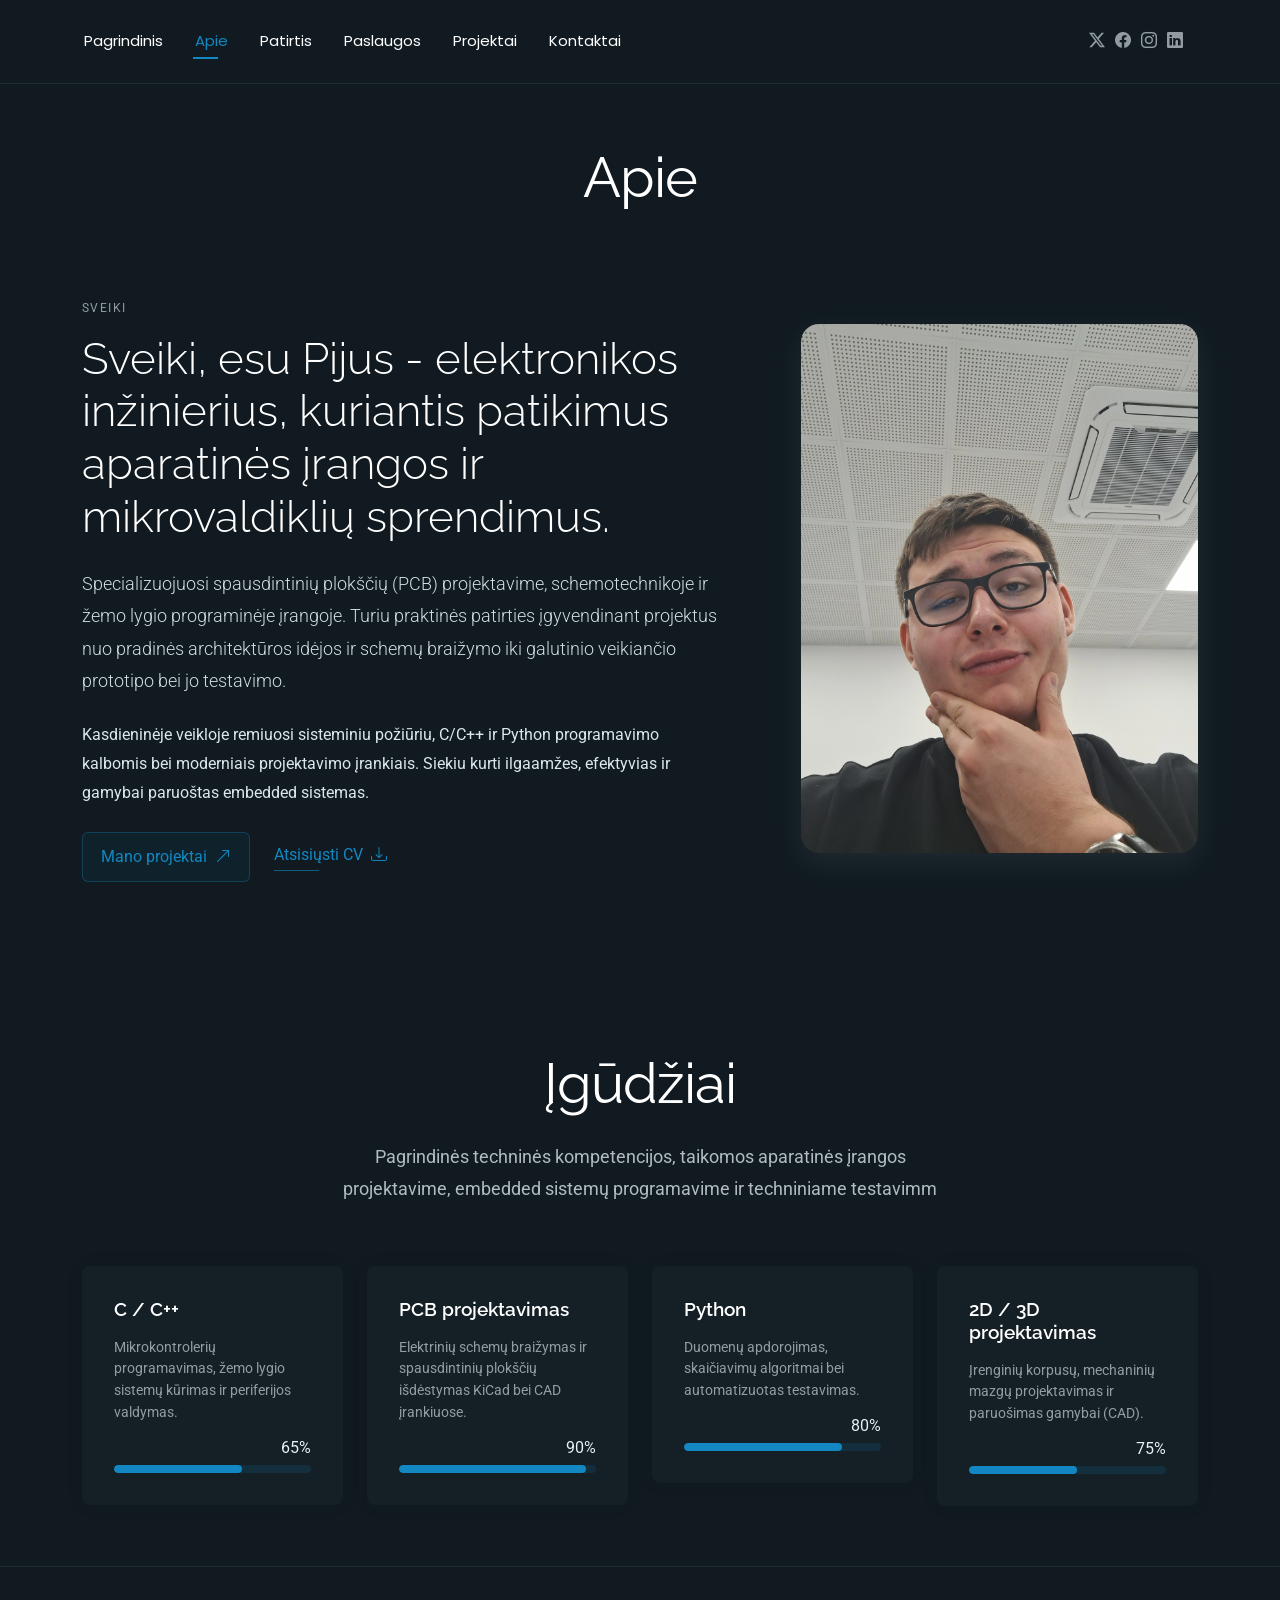
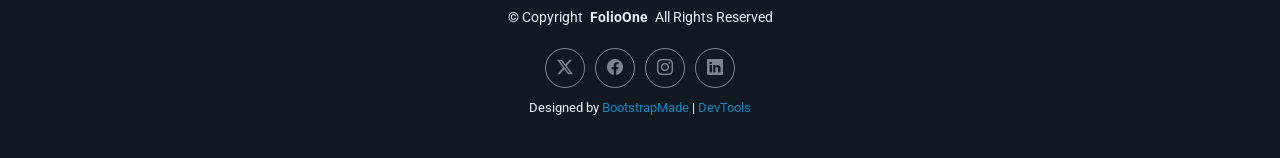
==== commit be25a00b: "yes" ====
--- a/about.html
+++ b/about.html
@@ -48,12 +48,12 @@
 
       <nav id="navmenu" class="navmenu">
         <ul>
-          <li><a href="index.html">Home</a></li>
-          <li><a href="about.html" class="active">About</a></li>
-          <li><a href="resume.html">Resume</a></li>
-          <li><a href="services.html">Services</a></li>
-          <li><a href="portfolio.html">Portfolio</a></li>
-          <li><a href="contact.html">Contact</a></li>
+          <li><a href="index.html">Pagrindinis</a></li>
+          <li><a href="about.html" class="active">Apie</a></li>
+          <li><a href="resume.html">Patirtis</a></li>
+          <li><a href="services.html">Paslaugos</a></li>
+          <li><a href="portfolio.html">Projektai</a></li>
+          <li><a href="contact.html">Kontaktai</a></li>
         </ul>
         <i class="mobile-nav-toggle d-xl-none bi bi-list"></i>
       </nav>
@@ -75,7 +75,7 @@
 
       <!-- Section Title -->
       <div class="container section-title" data-aos="fade-up">
-        <h2>About</h2>
+        <h2>Apie</h2>
       </div><!-- End Section Title -->
 
       <div class="container" data-aos="fade-up" data-aos-delay="100">
@@ -84,21 +84,21 @@
         <div class="row align-items-center justify-content-between gy-5 mb-5">
           <div class="col-lg-7" data-aos="fade-right" data-aos-delay="150">
             <div class="intro-content">
-              <span class="eyebrow">Hello there</span>
-              <h2 class="headline">Hi, I'm Brandon - a calm-minded creative developer crafting serene digital journeys</h2>
+              <span class="eyebrow">Sveiki</span>
+              <h2 class="headline">Sveiki, esu Pijus - elektronikos inžinierius, kuriantis patikimus aparatinės įrangos ir mikrovaldiklių sprendimus.</h2>
               <p class="lead">
-                Lorem ipsum dolor sit amet, consectetur adipiscing elit. Pellentesque habitant morbi tristique senectus et netus. Sed interdum, nunc non feugiat tempor, orci lorem luctus ligula, vitae rutrum nisl lorem non nulla.
+                Specializuojuosi spausdintinių plokščių (PCB) projektavime, schemotechnikoje ir žemo lygio programinėje įrangoje. Turiu praktinės patirties įgyvendinant projektus nuo pradinės architektūros idėjos ir schemų braižymo iki galutinio veikiančio prototipo bei jo testavimo.
               </p>
               <p>
-                Integer posuere lacus in mi fringilla, eget luctus risus pulvinar. Curabitur a arcu a nisl tempus sagittis. Aenean varius, tortor sed porttitor dictum, augue eros viverra lectus, at efficitur magna lacus in risus.
+                Kasdieninėje veikloje remiuosi sisteminiu požiūriu, C/C++ ir Python programavimo kalbomis bei moderniais projektavimo įrankiais. Siekiu kurti ilgaamžes, efektyvias ir gamybai paruoštas embedded sistemas.
               </p>
 
               <div class="cta-group">
                 <a href="#portfolio" class="btn-ghost">
-                  View My Work <i class="bi bi-arrow-up-right"></i>
+                  Mano projektai <i class="bi bi-arrow-up-right"></i>
                 </a>
                 <a href="#" class="link-underline">
-                  Download Resume <i class="bi bi-download"></i>
+                  Atsisiųsti CV <i class="bi bi-download"></i>
                 </a>
               </div>
             </div>
@@ -106,7 +106,7 @@
 
           <div class="col-lg-5" data-aos="zoom-in" data-aos-delay="250">
             <figure class="profile-figure text-center text-lg-end">
-              <img src="assets/img/profile/profile-square-11.webp" alt="Portrait of Alex" class="img-fluid profile-photo">
+              <img src="assets/img/1000004714.webp" alt="Portrait of Alex" class="img-fluid profile-photo">
             </figure>
           </div>
         </div>
@@ -119,8 +119,8 @@
 
       <!-- Section Title -->
       <div class="container section-title" data-aos="fade-up">
-        <h2>Skills</h2>
-        <p>Necessitatibus eius consequatur ex aliquid fuga eum quidem sint consectetur velit. Sed ut perspiciatis unde omnis iste natus error sit voluptatem accusantium doloremque laudantium totam rem aperiam</p>
+        <h2>Įgūdžiai</h2>
+        <p>Pagrindinės techninės kompetencijos, taikomos aparatinės įrangos projektavime, embedded sistemų programavime ir techniniame testavimm</p>
       </div><!-- End Section Title -->
 
       <div class="container" data-aos="fade-up" data-aos-delay="100">
@@ -129,21 +129,21 @@
 
           <div class="col-md-6 col-lg-3" data-aos="fade-up" data-aos-delay="100">
             <div class="skill-box">
-              <h3>HTML</h3>
-              <p>Sed ut perspiciatis unde omnis iste natus error sit voluptatem.</p>
+              <h3>C / C++</h3>
+              <p>Mikrokontrolerių programavimas, žemo lygio sistemų kūrimas ir periferijos valdymas.</p>
+              <span class="text-end d-block">65%</span>
+              <div class="progress">
+                <div class="progress-bar" role="progressbar" aria-valuenow="65" aria-valuemin="0" aria-valuemax="100"></div>
+              </div>
+            </div>
+          </div>
+
+          <div class="col-md-6 col-lg-3" data-aos="fade-up" data-aos-delay="200">
+            <div class="skill-box">
+              <h3>PCB projektavimas</h3>
+              <p>Elektrinių schemų braižymas ir spausdintinių plokščių išdėstymas KiCad bei CAD įrankiuose.</p>
               <span class="text-end d-block">90%</span>
               <div class="progress">
-                <div class="progress-bar" role="progressbar" aria-valuenow="90" aria-valuemin="0" aria-valuemax="100"></div>
-              </div>
-            </div>
-          </div>
-
-          <div class="col-md-6 col-lg-3" data-aos="fade-up" data-aos-delay="200">
-            <div class="skill-box">
-              <h3>CSS</h3>
-              <p>Nemo enim ipsam voluptatem quia voluptas sit aspernatur.</p>
-              <span class="text-end d-block">90%</span>
-              <div class="progress">
                 <div class="progress-bar" role="progressbar" aria-valuenow="95" aria-valuemin="0" aria-valuemax="100"></div>
               </div>
             </div>
@@ -151,8 +151,8 @@
 
           <div class="col-md-6 col-lg-3" data-aos="fade-up" data-aos-delay="300">
             <div class="skill-box">
-              <h3>JavaScript</h3>
-              <p>Neque porro quisquam est qui dolorem ipsum quia dolor.</p>
+              <h3>Python</h3>
+              <p>Duomenų apdorojimas, skaičiavimų algoritmai bei automatizuotas testavimas.</p>
               <span class="text-end d-block">80%</span>
               <div class="progress">
                 <div class="progress-bar" role="progressbar" aria-valuenow="80" aria-valuemin="0" aria-valuemax="100"></div>
@@ -162,9 +162,9 @@
 
           <div class="col-md-6 col-lg-3" data-aos="fade-up" data-aos-delay="400">
             <div class="skill-box">
-              <h3>Photoshop</h3>
-              <p>Quis autem vel eum iure reprehenderit qui in ea voluptate.</p>
-              <span class="text-end d-block">55%</span>
+              <h3>2D / 3D projektavimas</h3>
+              <p>Įrenginių korpusų, mechaninių mazgų projektavimas ir paruošimas gamybai (CAD).</p>
+              <span class="text-end d-block">75%</span>
               <div class="progress">
                 <div class="progress-bar" role="progressbar" aria-valuenow="55" aria-valuemin="0" aria-valuemax="100">
                 </div>
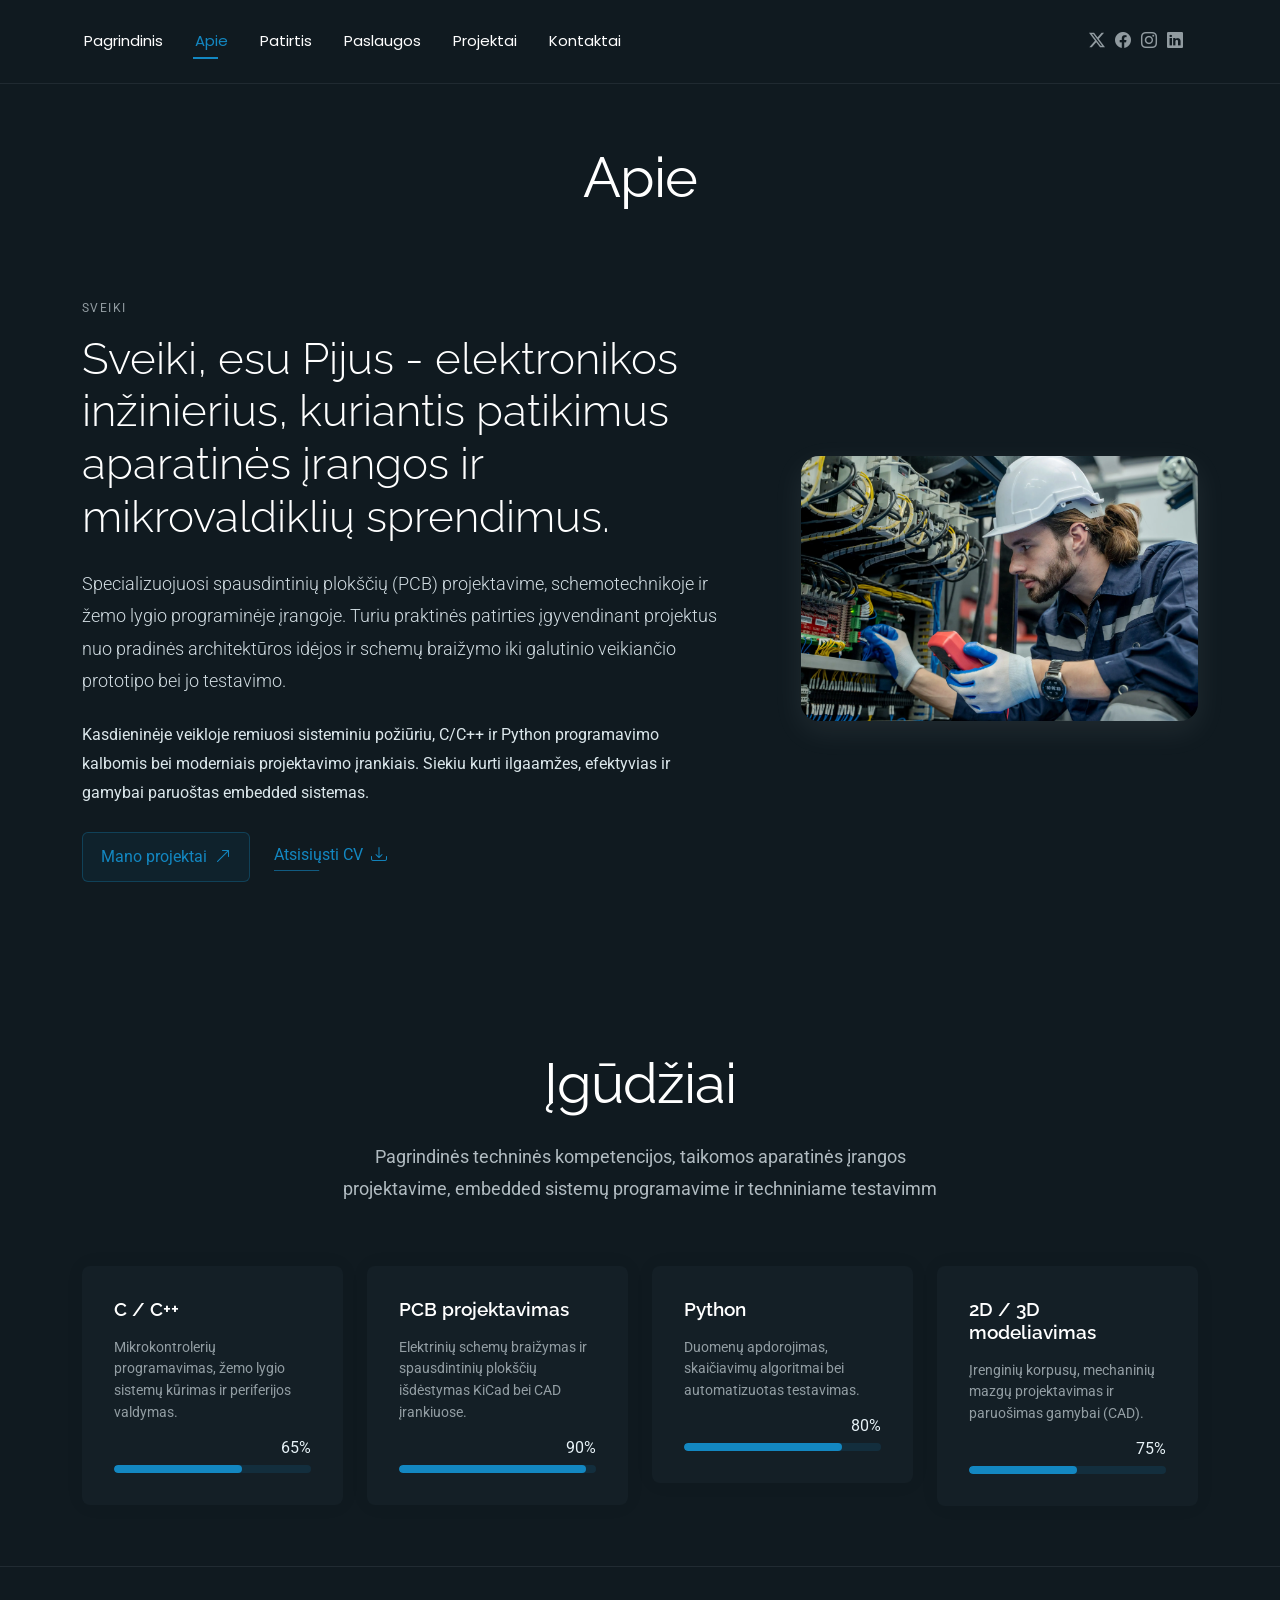
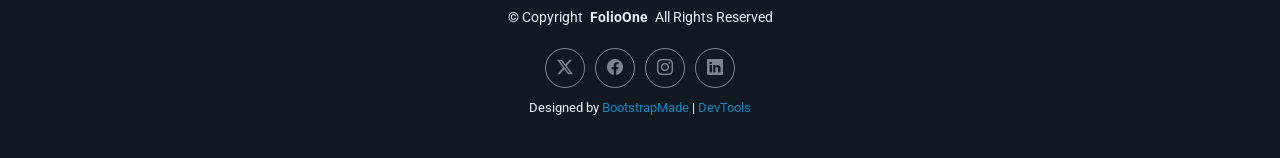
==== commit ca907e83: "LD8" ====
--- a/about.html
+++ b/about.html
@@ -1,5 +1,5 @@
 <!DOCTYPE html>
-<html lang="en">
+<html lang="lt">
 
 <head>
   <meta charset="utf-8">
@@ -106,7 +106,7 @@
 
           <div class="col-lg-5" data-aos="zoom-in" data-aos-delay="250">
             <figure class="profile-figure text-center text-lg-end">
-              <img src="assets/img/1000004714.webp" alt="Portrait of Alex" class="img-fluid profile-photo">
+              <img src="assets/img/foto.webp" alt="Pijus Slavinskas" class="img-fluid profile-photo">
             </figure>
           </div>
         </div>
@@ -162,7 +162,7 @@
 
           <div class="col-md-6 col-lg-3" data-aos="fade-up" data-aos-delay="400">
             <div class="skill-box">
-              <h3>2D / 3D projektavimas</h3>
+              <h3>2D / 3D modeliavimas</h3>
               <p>Įrenginių korpusų, mechaninių mazgų projektavimas ir paruošimas gamybai (CAD).</p>
               <span class="text-end d-block">75%</span>
               <div class="progress">
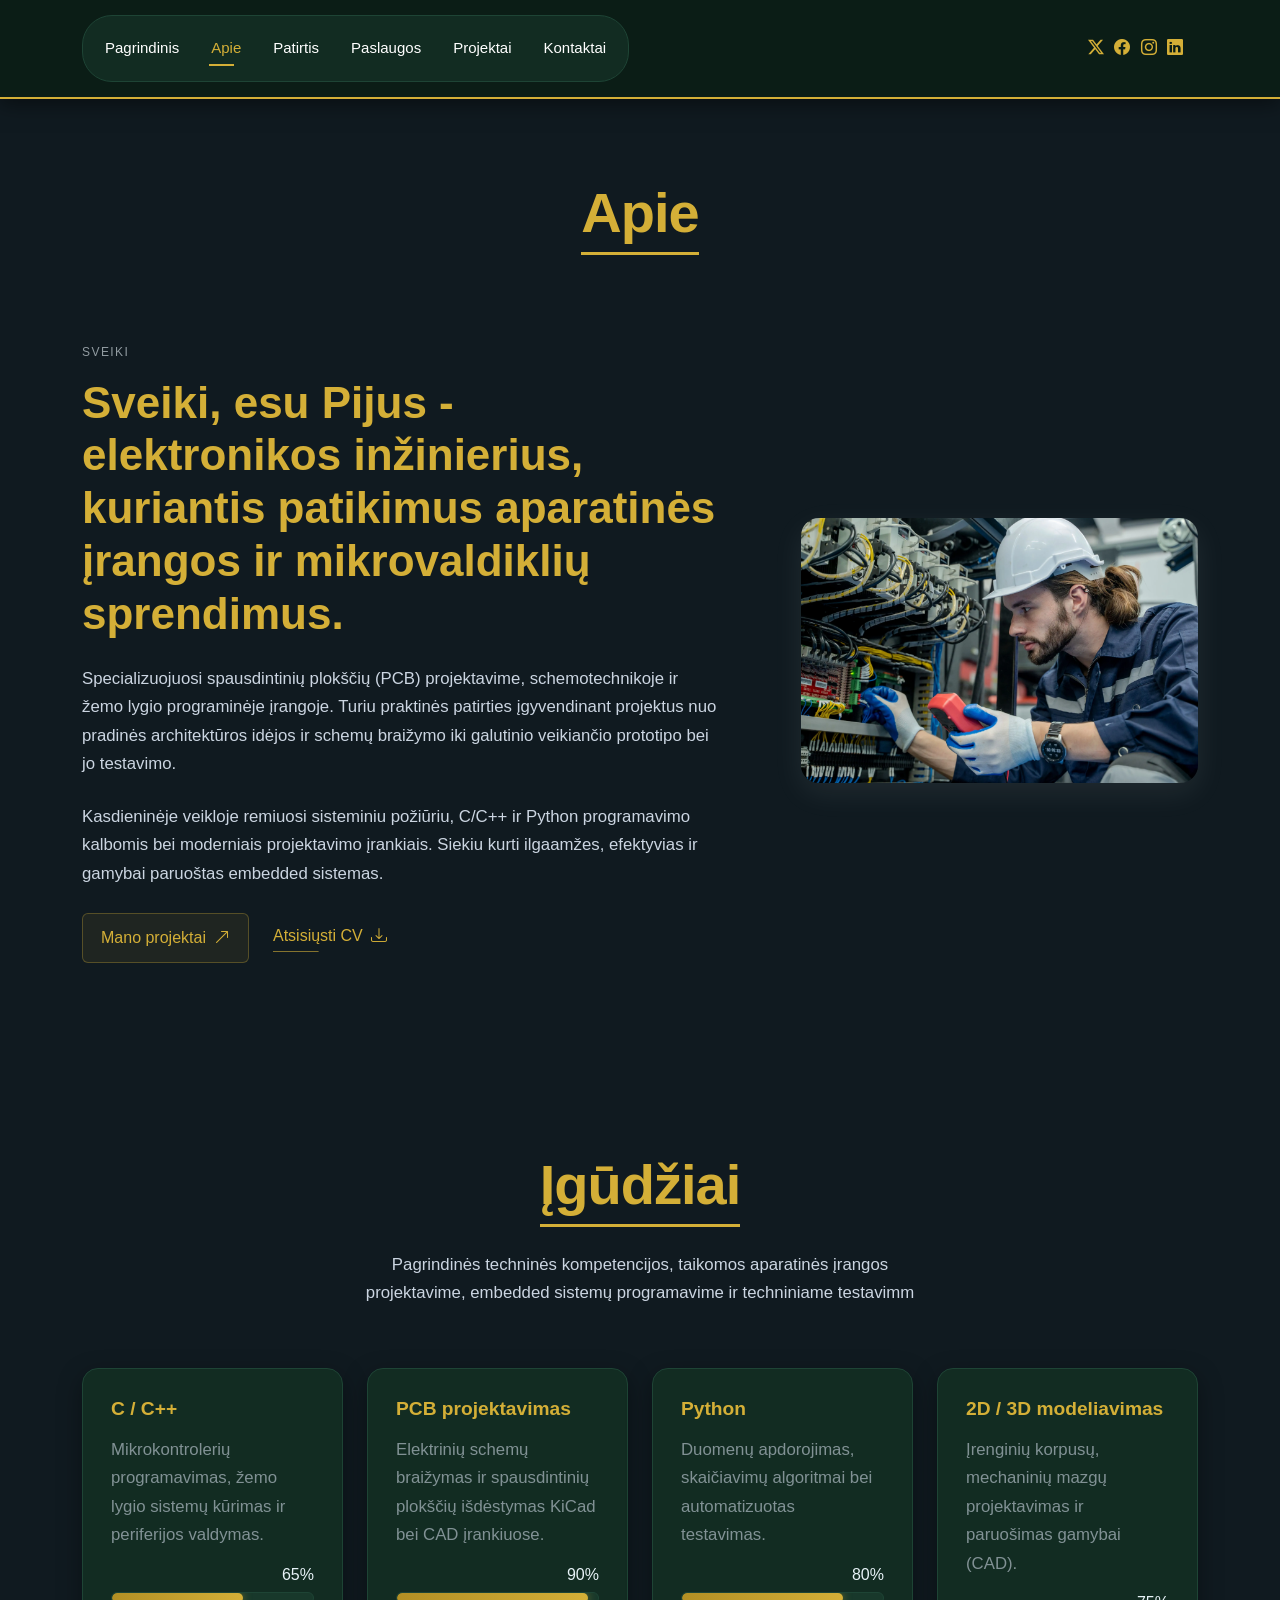
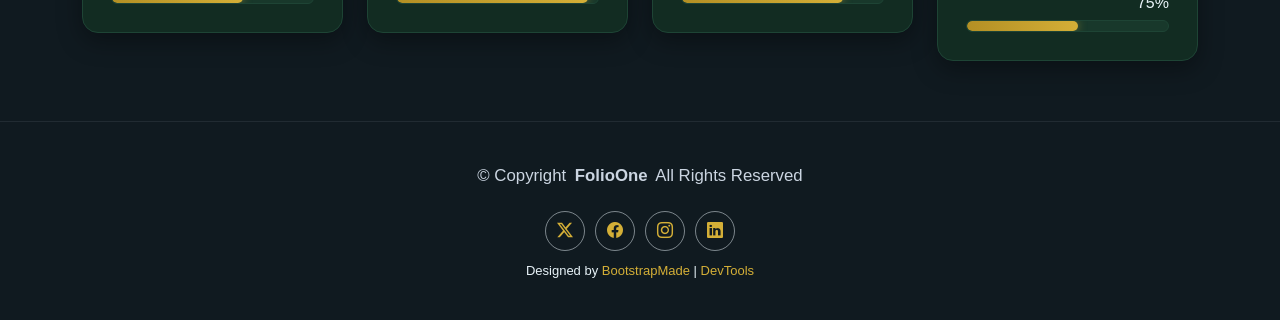
==== commit b7335f05: "LD9" ====
--- a/about.html
+++ b/about.html
@@ -26,6 +26,7 @@
 
   <!-- Main CSS File -->
   <link href="assets/css/main.css" rel="stylesheet">
+  <link href="assets/css/custom.css" rel="stylesheet">
 
   <!-- =======================================================
   * Template Name: FolioOne
--- a/assets/css/custom.css
+++ b/assets/css/custom.css
@@ -0,0 +1,420 @@
+/* ==========================================
+   CUSTOM STILIAI (assets/css/custom.css)
+   Auksinė + Tamsiai žalia tema
+   ========================================== */
+
+/* 1. Globalios spalvos ir NAUJI ŠRIFTAI (Montserrat + Inter) */
+:root {
+  --accent-color: #d4af37 !important;        /* Prabangi auksinė spalva */
+  --nav-hover-color: #d4af37 !important;    /* Auksinė spalva užvedus meniu */
+  --heading-font: "Montserrat", sans-serif !important; /* Naujas antraščių šriftas */
+  --default-font: "Inter", sans-serif !important;      /* Naujas tekstinis šriftas */
+  --nav-font: "Inter", sans-serif !important;          /* Naujas navigacijos šriftas */
+}
+
+/* 2. Pagrindinis svetainės fonas ir tekstas */
+body {
+  font-family: var(--default-font) !important;
+  background-color: #0b1d16 !important;     /* Gilus tamsiai žalias fonas */
+  color: #e2e8f0 !important;
+}
+
+/* 3. Visos antraštės su NAUJU šriftu (Montserrat) */
+h1, h2, h3, h4, h5, h6,
+.section-title h2,
+.hero .hero-content h1,
+.hero .hero-content h2 {
+  font-family: 'Montserrat', sans-serif !important;
+  font-weight: 700 !important;
+  color: #d4af37 !important;                 /* Auksinė spalva antraštėms */
+}
+
+/* Sekcijų h2 antraščių linija po apačia */
+.section-title h2 {
+  border-bottom: 3px solid #d4af37 !important;
+  display: inline-block !important;
+  padding-bottom: 6px !important;
+}
+
+/* 4. Sutvarkytas navigacijos meniu (BE ORANŽINIŲ BLOKŲ) */
+.navmenu a, 
+.navmenu a:focus {
+  background-color: transparent !important; /* Pašalina užpildo bloką */
+  color: #ffffff !important;                /* Balta tekstinė nuoroda */
+}
+
+.navmenu a:hover, 
+.navmenu .active,
+.navmenu .active:focus {
+  background-color: transparent !important;
+  color: #d4af37 !important;                /* Auksinė spalva užvedus arba aktyviai nuorodai */
+}
+
+.navmenu>ul>li>a:before {
+  background-color: #d4af37 !important;     /* Maža linija po meniu nuoroda */
+}
+
+/* 5. Hero bloko (index.html) akcentai ir mygtukai */
+.hero .hero-content h1 .highlight,
+.hero .hero-content h2 .typed {
+  color: #d4af37 !important;
+}
+
+.hero .hero-content h1 .highlight::after {
+  background: #d4af37 !important;
+}
+
+.hero .hero-actions .btn.btn-primary {
+  background: #d4af37 !important;
+  border-color: #d4af37 !important;
+  color: #0b1d16 !important;
+}
+
+.hero .hero-actions .btn.btn-outline {
+  color: #d4af37 !important;
+  border-color: #d4af37 !important;
+}
+
+/* 6. Lentelės ir sąrašų kortelės (Šiek tiek šviesesnis tamsiai žalias fonas) */
+.table-dark {
+  background-color: #122c22 !important;
+  border: 1px solid #1e4435 !important;
+}
+
+.table-dark th {
+  background-color: #18382b !important;
+  color: #d4af37 !important;
+}
+
+.border-secondary {
+  border-color: #1e4435 !important;
+  background-color: #122c22 !important;
+}
+
+/* 7. Pastraipos */
+p, .section-title p, .hero .hero-content p {
+  font-size: 1.05rem !important;
+  line-height: 1.7 !important;
+  color: #cbd5e1 !important;
+}
+
+/* ==========================================
+   3. MYGTUKAI IR NUORODOS (Buttons & Links)
+   ========================================== */
+
+/* b. Bendras nuorodų stilius */
+a {
+  color: #d4af37 !important;
+  transition: all 0.3s ease !important;
+}
+
+/* b. Nuorodos užvedus pelę (:hover) ir paspaudus (:active) */
+a:hover {
+  color: #f3e5ab !important; /* Šviesesnis aukso atspalvis užvedus */
+  text-decoration: underline !important;
+}
+
+a:active {
+  color: #b38f24 !important; /* Tamsesnis aukso atspalvis paspaudus */
+}
+
+/* a. Pagrindiniai mygtukai (pvz., "Mano projektai") */
+.btn-primary, 
+.hero .hero-actions .btn.btn-primary {
+  background-color: #d4af37 !important;
+  border-color: #d4af37 !important;
+  color: #0b1d16 !important;
+  font-weight: 600 !important;
+  transition: all 0.3s ease !important;
+}
+
+/* a. Mygtukas užvedus pelę (:hover) */
+.btn-primary:hover, 
+.hero .hero-actions .btn.btn-primary:hover {
+  background-color: #f3e5ab !important;
+  border-color: #f3e5ab !important;
+  color: #0b1d16 !important;
+  transform: translateY(-3px) !important; /* Mygtukas lengvai pakyla */
+  box-shadow: 0 5px 15px rgba(212, 175, 55, 0.4) !important;
+}
+
+/* a. Mygtukas paspaudus (:active) */
+.btn-primary:active, 
+.hero .hero-actions .btn.btn-primary:active {
+  background-color: #b38f24 !important;
+  border-color: #b38f24 !important;
+  transform: translateY(-1px) !important;
+}
+
+/* a. Kontūriniai mygtukai (pvz., "Kontaktai") */
+.btn-outline, 
+.hero .hero-actions .btn.btn-outline {
+  background-color: transparent !important;
+  color: #d4af37 !important;
+  border: 2px solid #d4af37 !important;
+  transition: all 0.3s ease !important;
+}
+
+.btn-outline:hover, 
+.hero .hero-actions .btn.btn-outline:hover {
+  background-color: #d4af37 !important;
+  color: #0b1d16 !important;
+  transform: translateY(-3px) !important;
+}
+
+.btn-outline:active, 
+.hero .hero-actions .btn.btn-outline:active {
+  background-color: #b38f24 !important;
+  border-color: #b38f24 !important;
+  color: #0b1d16 !important;
+}
+
+/* a. Socialinių tinklų piktogramos / mygtukai apačioje */
+.hero .social-links a {
+  background: #122c22 !important;
+  color: #d4af37 !important;
+  border: 1px solid #1e4435 !important;
+  transition: all 0.3s ease !important;
+}
+
+.hero .social-links a:hover {
+  background: #d4af37 !important;
+  color: #0b1d16 !important;
+  transform: translateY(-3px) !important;
+}
+
+/* ==========================================
+   4. ELEMENTŲ IŠDĖSTYMAS IR KORTELĖS (Layout & Box Styles)
+   ========================================== */
+
+/* a. Vidiniai tarpai sekcijoms: „Apie“, „Patirtis“, „Projektai“ */
+.about.section,
+.resume.section,
+.portfolio.section,
+.services.section {
+  padding: 80px 0 !important; /* Padidintas viršutinis ir apatinis tarpas skiltims */
+}
+
+/* a. Sekcijų antraščių išoriniai tarpai */
+.section-title {
+  padding-bottom: 40px !important;
+  margin-bottom: 20px !important;
+}
+
+/* b. Turinio blokų ir kortelių užapvalinimai, rėmeliai bei šešėliai */
+
+/* Įgūdžių, patirties ir paslaugų kortelės */
+.about .skill-item,
+.skills .skill-box,
+.services .service-item,
+.portfolio .portfolio-card,
+.resume .resume-item {
+  border: 1px solid #1e4435 !important;            /* Žalias elegantiškas rėmelis */
+  border-radius: 16px !important;                  /* Užapvalinti kampai */
+  background-color: #122c22 !important;            /* Tamsiai žalias blokų fonas */
+  padding: 28px !important;                        /* Vidiniai kortelių tarpai */
+  box-shadow: 0 8px 24px rgba(0, 0, 0, 0.35) !important; /* Šešėliai */
+  transition: all 0.3s ease !important;
+}
+
+/* b. Kortelių reakcija užvedus pelę (Hover) */
+.about .skill-item:hover,
+.skills .skill-box:hover,
+.services .service-item:hover,
+.portfolio .portfolio-card:hover {
+  transform: translateY(-5px) !important;
+  border-color: #d4af37 !important;                /* Rėmelis nušvinta auksine spalva */
+  box-shadow: 0 12px 30px rgba(212, 175, 55, 0.25) !important; /* Auksinis švytėjimas */
+}
+
+/* ==========================================
+   5. DVIENŲ PASIRINKTŲ KOMPONENTŲ STILIAI
+   ========================================== */
+
+/* KOMPONENTAS 1: Navigacijos juosta (Header / Nav Container) */
+.header {
+  background-color: #0b1d16 !important;            /* 1. Savybė: Tamsiai žalias fonas */
+  border-bottom: 2px solid #d4af37 !important;       /* 2. Savybė: Auksinė apatinė kraštinė */
+  box-shadow: 0 4px 20px rgba(0, 0, 0, 0.5) !important;/* 3. Savybė: Šešėlis po navigacija */
+  padding: 15px 25px !important;                     /* 4. Savybė: Vidiniai tarpai */
+}
+
+/* Navigacijos meniu kapsulė (kad tekstai nepersidengtų) */
+.header .navmenu {
+  background-color: #122c22 !important;            /* Fonas meniu kapsulei */
+  border: 1px solid #1e4435 !important;             /* Rėmelis */
+  border-radius: 30px !important;                   /* Užapvalinti kampai */
+  padding: 6px 20px !important;                     /* Vidiniai tarpai */
+}
+
+
+/* KOMPONENTAS 2: Progreso juostos (Progress Bars - Įgūdžių sekcija) */
+.skills .skill-box .progress {
+  background-color: #18382b !important;            /* 1. Savybė: Progreso juostos fonas */
+  height: 12px !important;                          /* 2. Savybė: Didesnis juostos aukštis */
+  border-radius: 20px !important;                   /* 3. Savybė: Didelis užapvalinimas */
+  border: 1px solid #1e4435 !important;             /* 4. Savybė: Kraštinė aplink juostą */
+  overflow: hidden !important;
+}
+
+.skills .skill-box .progress .progress-bar {
+  background: linear-gradient(90deg, #b38f24, #d4af37) !important; /* Auksinis gradientas */
+  border-radius: 20px !important;
+  box-shadow: 0 0 10px rgba(212, 175, 55, 0.5) !important; /* Auksinis švytėjimas */
+}
+
+/* ==========================================
+   6. HTML SĄRAŠŲ STILIAI (Lists & Nested Lists)
+   ========================================== */
+
+/* Pastūmimas ir bazinis sąrašų išvalymas */
+.services ul, 
+.services ol {
+  list-style: none !important; /* Pašaliname standartinius punktus/skaičius */
+  padding-left: 0 !important;
+}
+
+/* ------------------------------------------
+   a. NENUMERUOTAS SĄRAŠAS (ul) su pseudo-elementu ::before
+   ------------------------------------------ */
+.services ul > li {
+  position: relative !important;
+  padding-left: 28px !important;
+  margin-bottom: 12px !important;
+  font-size: 1.05rem !important;
+}
+
+/* Pagrindinio nenumeruoto sąrašo auksinis ženklelis */
+.services ul > li::before {
+  content: "◆" !important;                    /* Stilingas deimanto ženklelis */
+  position: absolute !important;
+  left: 0 !important;
+  top: 0 !important;
+  color: #d4af37 !important;                  /* Auksinė spalva */
+  font-size: 0.9rem !important;
+}
+
+/* ------------------------------------------
+   b. ĮDĖTINIS SĄRAŠAS (Nested List: ul ul)
+   ------------------------------------------ */
+.services ul ul {
+  margin-top: 8px !important;
+  margin-bottom: 8px !important;
+  padding-left: 15px !important;             /* Įtrauka į dešinę */
+  border-left: 2px solid #1e4435 !important;  /* Žalia vertikali linija kairėje */
+}
+
+.services ul ul > li {
+  padding-left: 20px !important;
+  margin-bottom: 6px !important;
+  font-size: 0.95rem !important;
+  color: #cbd5e1 !important;                 /* Švelnesnė pilkšva spalva */
+}
+
+/* Įdėtinio sąrašo kitoks ženklelis (vizualus skirtumas) */
+.services ul ul > li::before {
+  content: "›" !important;                    /* Rodyklės ženklelis */
+  color: #00d2ff !important;                  /* Melsvas akcentas įdėtiniam sąrašui */
+  font-size: 1.2rem !important;
+  top: -2px !important;
+}
+
+/* ------------------------------------------
+   NUMERUOTAS SĄRAŠAS (ol) su stilingais skaičiais
+   ------------------------------------------ */
+.services ol {
+  counter-reset: custom-counter !important;
+  list-style: none !important;
+  padding-left: 0 !important;
+}
+
+.services ol > li {
+  counter-increment: custom-counter !important;
+  position: relative !important;
+  padding-left: 42px !important;              /* Padidintas tarpas nuo skaičiaus iki teksto */
+  margin-bottom: 16px !important;
+  font-size: 1.05rem !important;
+}
+
+/* Stilingas skaičiaus burbulas */
+.services ol > li::before {
+  content: counter(custom-counter) !important;
+  position: absolute !important;
+  left: 0 !important;
+  top: 0 !important;
+  width: 28px !important;
+  height: 28px !important;
+  line-height: 26px !important;               /* Skaičiaus centravimas vertikaliai */
+  text-align: center !important;              /* Skaičiaus centravimas horizontaliai */
+  background-color: #18382b !important;       /* Tamsiai žalias skaičiaus fonas */
+  border: 1px solid #d4af37 !important;        /* Auksinis rėmelis */
+  color: #d4af37 !important;                   /* Auksinis skaičius */
+  border-radius: 50% !important;               /* Apvalus burbulas */
+  font-size: 0.85rem !important;
+  font-weight: 700 !important;
+}
+
+/* ==========================================
+   7. LENTELĖS STILIAI (High Contrast Table Customization)
+   ========================================== */
+
+/* Pagrindinis lentelės konteinerio stilius */
+.table, 
+.table-dark {
+  width: 100% !important;
+  border-collapse: separate !important;
+  border-spacing: 0 !important;
+  border-radius: 12px !important;
+  overflow: hidden !important;
+  border: 2px solid #d4af37 !important;            /* Ryškesnis auksinis lentelės rėmelis */
+  background-color: #122c22 !important;
+}
+
+/* c. Vienodi langelių vidiniai tarpai (padding) ir turinio lygiavimas centre */
+.table th, 
+.table td {
+  padding: 18px 20px !important;                 /* Didesni, vienodi tarpai */
+  text-align: center !important;                 /* Turinio lygiavimas centre */
+  vertical-align: middle !important;
+  border-bottom: 1px solid #23523f !important;    /* Šviesesnė skyriamoji linija */
+}
+
+/* a. Antraštinės eilutės stilius (Aukštas kontrastas) */
+.table thead th,
+.table-dark th {
+  background-color: #1a4233 !important;          /* Šviesesnis ir geriau matomas žalias fonas */
+  color: #ffd700 !important;                      /* Ryški, švytinti auksinė spalva */
+  font-family: 'Raleway', sans-serif !important;
+  font-size: 1.15rem !important;
+  font-weight: 800 !important;
+  text-transform: uppercase !important;           /* Didžiosios raidės */
+  letter-spacing: 1.5px !important;
+  border-bottom: 3px solid #ffd700 !important;    /* Stora auksinė linija */
+}
+
+/* b. "Zebra" stilius (Aiškus eilučių atskyrimas) */
+.table tbody tr:nth-child(odd) {
+  background-color: #0e221b !important;          /* Tamsesnė pilkšva-žalia eilutė */
+  color: #ffffff !important;                     /* Balta, ryškiai matoma teksto spalva */
+}
+
+.table tbody tr:nth-child(even) {
+  background-color: #17382c !important;          /* Šviesesnė žalia eilutė akivaizdžiam zebra efektui */
+  color: #ffffff !important;                     /* Balta teksto spalva */
+}
+
+/* Duomenų tekstų spaudimo ryškumas */
+.table tbody td {
+  color: #f1f5f9 !important;                     /* Labai šviesi pilka/balta spalva geresniam skaitomumui */
+  font-size: 1.05rem !important;
+}
+
+/* b. Eilutės :hover efektas (užvedus pelę) */
+.table tbody tr:hover {
+  background-color: #245442 !important;          /* Ryškiai apšviesta eilutė užvedus */
+  transition: background-color 0.2s ease !important;
+}
+
+.table tbody tr:hover td {
+  color: #ffd700 !important;                     /* Tekstas užvedus pelę nušvinta auksine spalva */
+}
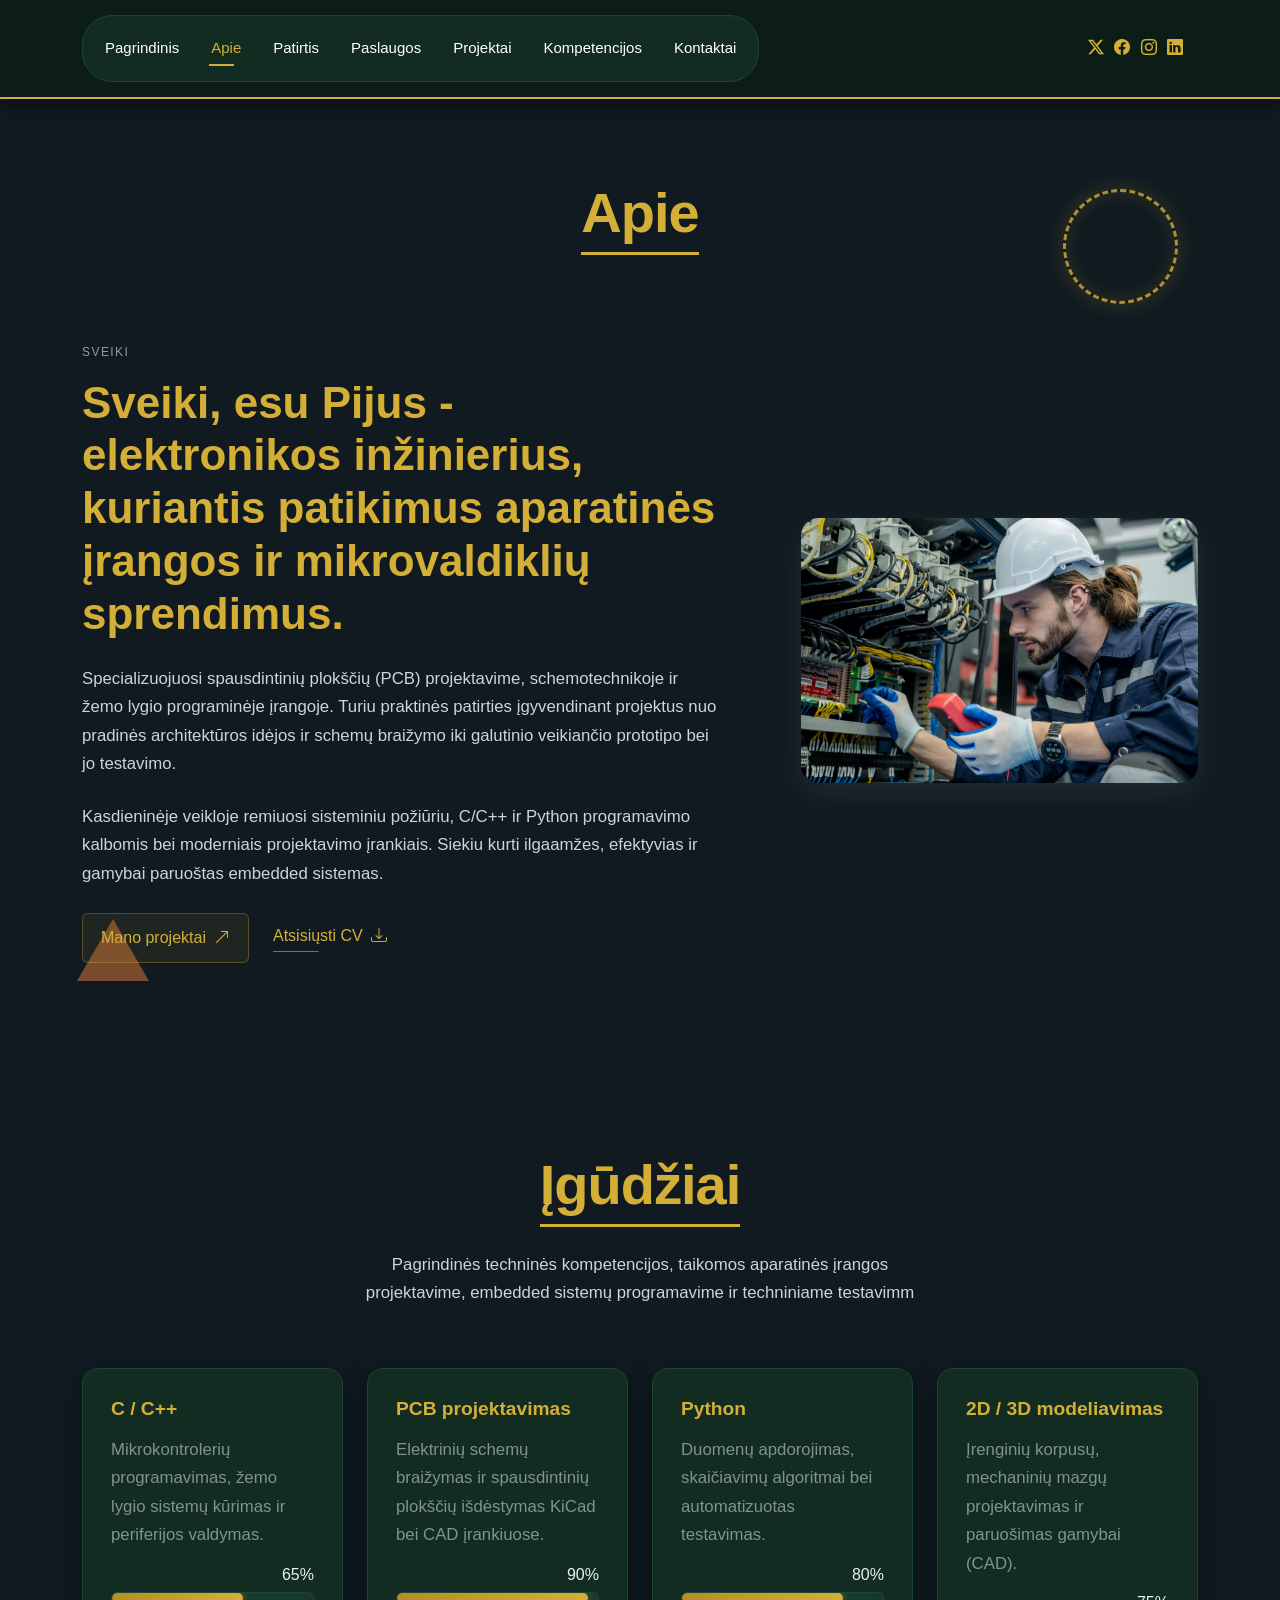
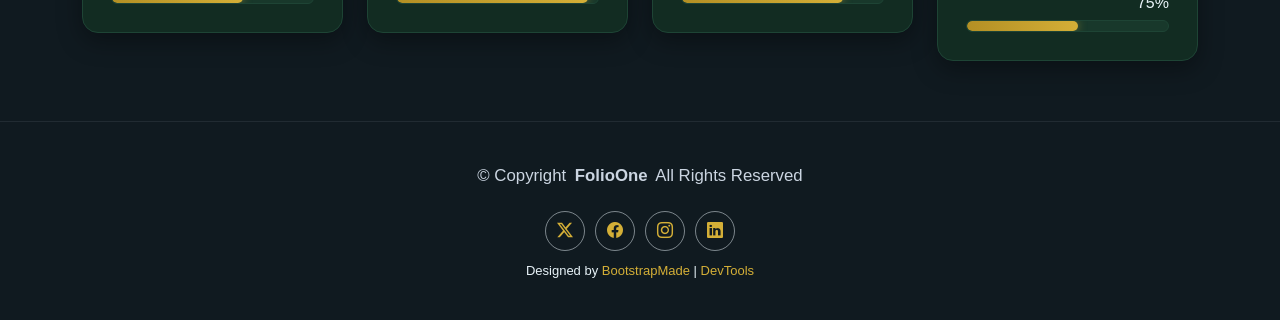
==== commit a4837798: "LD10" ====
--- a/about.html
+++ b/about.html
@@ -54,6 +54,7 @@
           <li><a href="resume.html">Patirtis</a></li>
           <li><a href="services.html">Paslaugos</a></li>
           <li><a href="portfolio.html">Projektai</a></li>
+          <li><a href="kompetencijos.html">Kompetencijos</a></li>
           <li><a href="contact.html">Kontaktai</a></li>
         </ul>
         <i class="mobile-nav-toggle d-xl-none bi bi-list"></i>
@@ -73,6 +74,12 @@
 
     <!-- About Section -->
     <section id="about" class="about section">
+      <!-- Papildoma užduotis 2: Animuotos geometrinės CSS figūros -->
+      <div class="about-css-shapes" aria-hidden="true">
+        <div class="css-shape shape-circle"></div>
+        <div class="css-shape shape-triangle"></div>
+        <div class="css-shape shape-diamond"></div>
+      </div>
 
       <!-- Section Title -->
       <div class="container section-title" data-aos="fade-up">
--- a/assets/css/custom.css
+++ b/assets/css/custom.css
@@ -417,4 +417,414 @@
 
 .table tbody tr:hover td {
   color: #ffd700 !important;                     /* Tekstas užvedus pelę nušvinta auksine spalva */
+}
+
+/* ==========================================
+   8–10. KOMPETENCIJŲ PAŽANGOS MODULIS (Skill Kanban)
+   ========================================== */
+
+.competency-section {
+  padding: 80px 0 !important;
+}
+
+.text-gold {
+  color: #d4af37 !important;
+}
+
+.border-green-subtle {
+  border-color: #1e4435 !important;
+}
+
+/* Viršutinė suvestinės kortelė (veikia abiem klasių pavadinimams) */
+.kanban-summary-box,
+.kanban-summary-wrapper {
+  background-color: #122c22 !important;
+  border: 1px solid #1e4435 !important;
+  border-radius: 16px !important;
+  padding: 32px !important;
+  box-shadow: 0 8px 25px rgba(0, 0, 0, 0.35) !important;
+}
+
+/* 3 statistikos kortelės viršuje */
+.stat-pill-card {
+  display: flex !important;
+  align-items: center !important;
+  gap: 15px !important;
+  padding: 18px 22px !important;
+  border-radius: 12px !important;
+  background-color: #0e221b !important;
+  border: 1px solid #1e4435 !important;
+  transition: transform 0.25s ease !important;
+}
+
+.stat-pill-card:hover {
+  transform: translateY(-2px) !important;
+}
+
+.stat-xp { border-left: 4px solid #d4af37 !important; }
+.stat-level { border-left: 4px solid #d97736 !important; }
+.stat-rank { border-left: 4px solid #d4af37 !important; }
+
+.stat-pill-card .stat-icon {
+  width: 45px !important;
+  height: 45px !important;
+  border-radius: 10px !important;
+  display: flex !important;
+  align-items: center !important;
+  justify-content: center !important;
+  font-size: 1.4rem !important;
+}
+
+.stat-xp .stat-icon,
+.stat-rank .stat-icon {
+  background-color: rgba(212, 175, 55, 0.15) !important;
+  color: #d4af37 !important;
+}
+
+.stat-level .stat-icon {
+  background-color: rgba(217, 119, 54, 0.15) !important;
+  color: #e08e55 !important;
+}
+
+.stat-label {
+  font-size: 0.85rem !important;
+  color: #94a3b8 !important;
+  display: block !important;
+}
+
+.stat-value {
+  margin: 0 !important;
+  font-size: 1.35rem !important;
+  color: #ffffff !important;
+}
+
+/* Perskyra ir progreso juosta suvestinėje */
+.level-progress-wrapper {
+  margin-top: 28px !important;
+  padding-top: 24px !important;
+  border-top: 1px solid #265743 !important;
+}
+
+.level-progress-wrapper .progress {
+  height: 16px !important;
+  background-color: #0e221b !important;
+  border-radius: 20px !important;
+  border: 1px solid #1e4435 !important;
+}
+
+.level-progress-wrapper .progress-bar {
+  background: linear-gradient(90deg, #b38f24, #ffd700) !important;
+  color: #0b1d16 !important;
+  font-weight: 700 !important;
+  font-size: 0.75rem !important;
+}
+
+/* Perskyra ir apatinė statistikos eilutė */
+.meta-stats {
+  margin-top: 28px !important;
+  padding-top: 22px !important;
+  border-top: 1px solid #265743 !important;
+  font-size: 1.05rem !important;
+  color: #cbd5e1 !important;
+}
+
+.meta-stats .stat-divider {
+  border-left: 1px solid #265743 !important;
+  border-right: 1px solid #265743 !important;
+}
+
+.meta-stats strong {
+  color: #ffffff !important;
+  font-size: 1.15rem !important;
+  margin-left: 4px !important;
+}
+
+/* Kanban stulpeliai (Planuojama, Mokomasi, Atlikta) */
+.kanban-column {
+  background-color: #122c22 !important;
+  border: 1px solid #1e4435 !important;
+  border-radius: 16px !important;
+  padding: 20px !important;
+  height: 100% !important;
+  box-shadow: 0 8px 24px rgba(0, 0, 0, 0.3) !important;
+}
+
+.kanban-col-header {
+  display: flex !important;
+  align-items: center !important;
+  gap: 10px !important;
+  padding: 12px 16px !important;
+  border-radius: 10px !important;
+  margin-bottom: 20px !important;
+}
+
+.kanban-col-header h3 {
+  margin: 0 !important;
+  font-size: 1.25rem !important;
+}
+
+/* 1 KATEGORIJA: Planuojama (Sendinta bronza) */
+.col-planned .kanban-col-header {
+  background-color: rgba(168, 159, 145, 0.12) !important;
+  border-bottom: 2px solid #8c8275 !important;
+}
+.col-planned .kanban-col-header i,
+.col-planned .kanban-col-header h3 {
+  color: #c7bfb3 !important;
+}
+
+/* 2 KATEGORIJA: Mokomasi (Šiltas varis / gintaras) */
+.col-learning .kanban-col-header {
+  background-color: rgba(217, 119, 54, 0.14) !important;
+  border-bottom: 2px solid #d97736 !important;
+}
+.col-learning .kanban-col-header i,
+.col-learning .kanban-col-header h3 {
+  color: #e6955c !important;
+}
+
+/* 3 KATEGORIJA: Atlikta (Karališkas auksas) */
+.col-done .kanban-col-header {
+  background-color: rgba(212, 175, 55, 0.16) !important;
+  border-bottom: 2px solid #d4af37 !important;
+}
+.col-done .kanban-col-header i,
+.col-done .kanban-col-header h3 {
+  color: #ffd700 !important;
+}
+
+/* CSS Grid tinklelis kortelėms stulpelių viduje */
+.kanban-cards {
+  display: grid !important;
+  grid-template-columns: 1fr !important;
+  gap: 14px !important;
+}
+
+/* Individualios įgūdžių kortelės */
+.skill-kanban-card {
+  display: flex !important;
+  align-items: flex-start !important;
+  gap: 14px !important;
+  background-color: #0e221b !important;
+  border: 1px solid #1e4435 !important;
+  border-radius: 12px !important;
+  padding: 16px !important;
+  margin-bottom: 0 !important;
+  transition: all 0.3s ease !important;
+}
+
+.skill-kanban-card:hover {
+  transform: translateY(-3px) !important;
+  border-color: #d4af37 !important;
+  box-shadow: 0 6px 18px rgba(212, 175, 55, 0.2) !important;
+}
+
+.skill-kanban-card .card-icon {
+  width: 40px !important;
+  height: 40px !important;
+  border-radius: 8px !important;
+  display: flex !important;
+  align-items: center !important;
+  justify-content: center !important;
+  font-size: 1.2rem !important;
+  flex-shrink: 0 !important;
+}
+
+.icon-planned { background-color: rgba(168, 159, 145, 0.14) !important; color: #c7bfb3 !important; }
+.icon-learning { background-color: rgba(217, 119, 54, 0.15) !important; color: #e6955c !important; }
+.icon-done { background-color: rgba(212, 175, 55, 0.16) !important; color: #ffd700 !important; }
+
+.skill-kanban-card h5 {
+  font-size: 1rem !important;
+  color: #ffffff !important;
+  margin-bottom: 8px !important;
+  font-weight: 600 !important;
+}
+
+.card-badges {
+  display: flex !important;
+  flex-wrap: wrap !important;
+  gap: 8px !important;
+}
+
+.badge-status, .badge-xp {
+  font-size: 0.78rem !important;
+  padding: 4px 10px !important;
+  border-radius: 6px !important;
+  font-weight: 600 !important;
+}
+
+.status-planned {
+  background-color: rgba(168, 159, 145, 0.16) !important;
+  color: #d6cfc5 !important;
+  border: 1px solid rgba(168, 159, 145, 0.25) !important;
+}
+
+.status-learning {
+  background-color: rgba(217, 119, 54, 0.18) !important;
+  color: #f2b488 !important;
+  border: 1px solid rgba(217, 119, 54, 0.3) !important;
+}
+
+.status-done {
+  background-color: rgba(212, 175, 55, 0.2) !important;
+  color: #ffe875 !important;
+  border: 1px solid rgba(212, 175, 55, 0.35) !important;
+}
+
+.badge-xp {
+  background-color: #18382b !important;
+  color: #d4af37 !important;
+  border: 1px solid #2a5c48 !important;
+}
+
+/* Mobilus prisitaikymas mažesniuose ekranuose */
+@media (max-width: 768px) {
+  .meta-stats .stat-divider {
+    border-left: none !important;
+    border-right: none !important;
+    border-top: 1px solid #285946 !important;
+    border-bottom: 1px solid #285946 !important;
+    padding: 10px 0 !important;
+    margin: 10px 0 !important;
+  }
+}
+
+/* ==========================================
+   PAPILDOMA UŽDUOTIS 1: Sklandžiai pulsuojantis gradientas (#services)
+   ========================================== */
+@property --grad-color-1 {
+  syntax: '<color>';
+  inherits: false;
+  initial-value: #0b1d16;
+}
+
+@property --grad-color-2 {
+  syntax: '<color>';
+  inherits: false;
+  initial-value: #122c22;
+}
+
+#services {
+  background: linear-gradient(135deg, var(--grad-color-1) 0%, var(--grad-color-2) 100%) !important;
+  animation: servicesColorPulse 14s ease-in-out infinite !important;
+}
+
+@keyframes servicesColorPulse {
+  0%, 100% {
+    /* 1. Tamsiai žalia */
+    --grad-color-1: #0b1d16;
+    --grad-color-2: #122c22;
+  }
+  25% {
+    /* 2. Gilus smaragdas (prislopinta šviesesnė žalia) */
+    --grad-color-1: #103325;
+    --grad-color-2: #194d38;
+  }
+  50% {
+    /* 3. Grįžta į tamsiai žalią */
+    --grad-color-1: #0b1d16;
+    --grad-color-2: #122c22;
+  }
+  75% {
+    /* 4. Tamsi sendinta bronza / auksas */
+    --grad-color-1: #29210b;
+    --grad-color-2: #544314;
+  }
+}
+
+/* ==========================================
+   PAPILDOMA UŽDUOTIS 2: Animuotos CSS figūros ("Apie" skiltyje)
+   ========================================== */
+
+/* Užtikriname, kad #about sekcija turėtų position: relative ir turinys liktų virš figūrų */
+#about,
+.about.section {
+  position: relative !important;
+  overflow: hidden !important;
+}
+
+#about .container,
+.about.section .container {
+  position: relative !important;
+  z-index: 2 !important;
+}
+
+/* Bendras figūrų konteineris fone */
+.about-css-shapes {
+  position: absolute !important;
+  inset: 0 !important;
+  pointer-events: none !important; /* Kad figūros netrukdytų spausti mygtukų ar žymėti teksto */
+  z-index: 1 !important;
+}
+
+.css-shape {
+  position: absolute !important;
+  opacity: 0.8 !important; /* Padidintas ryškumas (buvo 0.45) */
+}
+
+/* 1 FIGŪRA: Apskritimas (Rotating) */
+.shape-circle {
+  top: 90px !important;
+  right: 8% !important;
+  width: 115px !important;
+  height: 115px !important;
+  border-radius: 50% !important;
+  border: 3px dashed #d4af37 !important;
+  box-shadow: 0 0 22px rgba(212, 175, 55, 0.25), inset 0 0 18px rgba(212, 175, 55, 0.2) !important;
+  animation: shapeRotate 18s linear infinite !important;
+}
+
+/* 2 FIGŪRA: Trikampis (Floating) */
+.shape-triangle {
+  bottom: 110px !important;
+  left: 6% !important;
+  width: 0 !important;
+  height: 0 !important;
+  border-left: 36px solid transparent !important;
+  border-right: 36px solid transparent !important;
+  border-bottom: 62px solid rgba(217, 119, 54, 0.65) !important; /* Ryškesnis varis */
+  animation: shapeFloat 7s ease-in-out infinite !important;
+}
+
+/* 3 FIGŪRA: Rombas / kvadratas (Scaling) */
+.shape-diamond {
+  top: 48% !important;
+  right: 14% !important;
+  width: 52px !important;
+  height: 52px !important;
+  border: 3px solid #c7bfb3 !important; /* Ryškesnė sendinta bronza */
+  background-color: rgba(199, 191, 179, 0.16) !important;
+  animation: shapeScale 6s ease-in-out infinite !important;
+}
+
+/* Animacijos */
+@keyframes shapeRotate {
+  0% {
+    transform: rotate(0deg);
+  }
+  100% {
+    transform: rotate(360deg);
+  }
+}
+
+@keyframes shapeFloat {
+  0%, 100% {
+    transform: translate(0px, 0px) rotate(0deg);
+  }
+  33% {
+    transform: translate(18px, -22px) rotate(8deg);
+  }
+  66% {
+    transform: translate(-12px, -10px) rotate(-6deg);
+  }
+}
+
+@keyframes shapeScale {
+  0%, 100% {
+    transform: rotate(45deg) scale(0.85);
+  }
+  50% {
+    transform: rotate(45deg) scale(1.25);
+  }
 }
